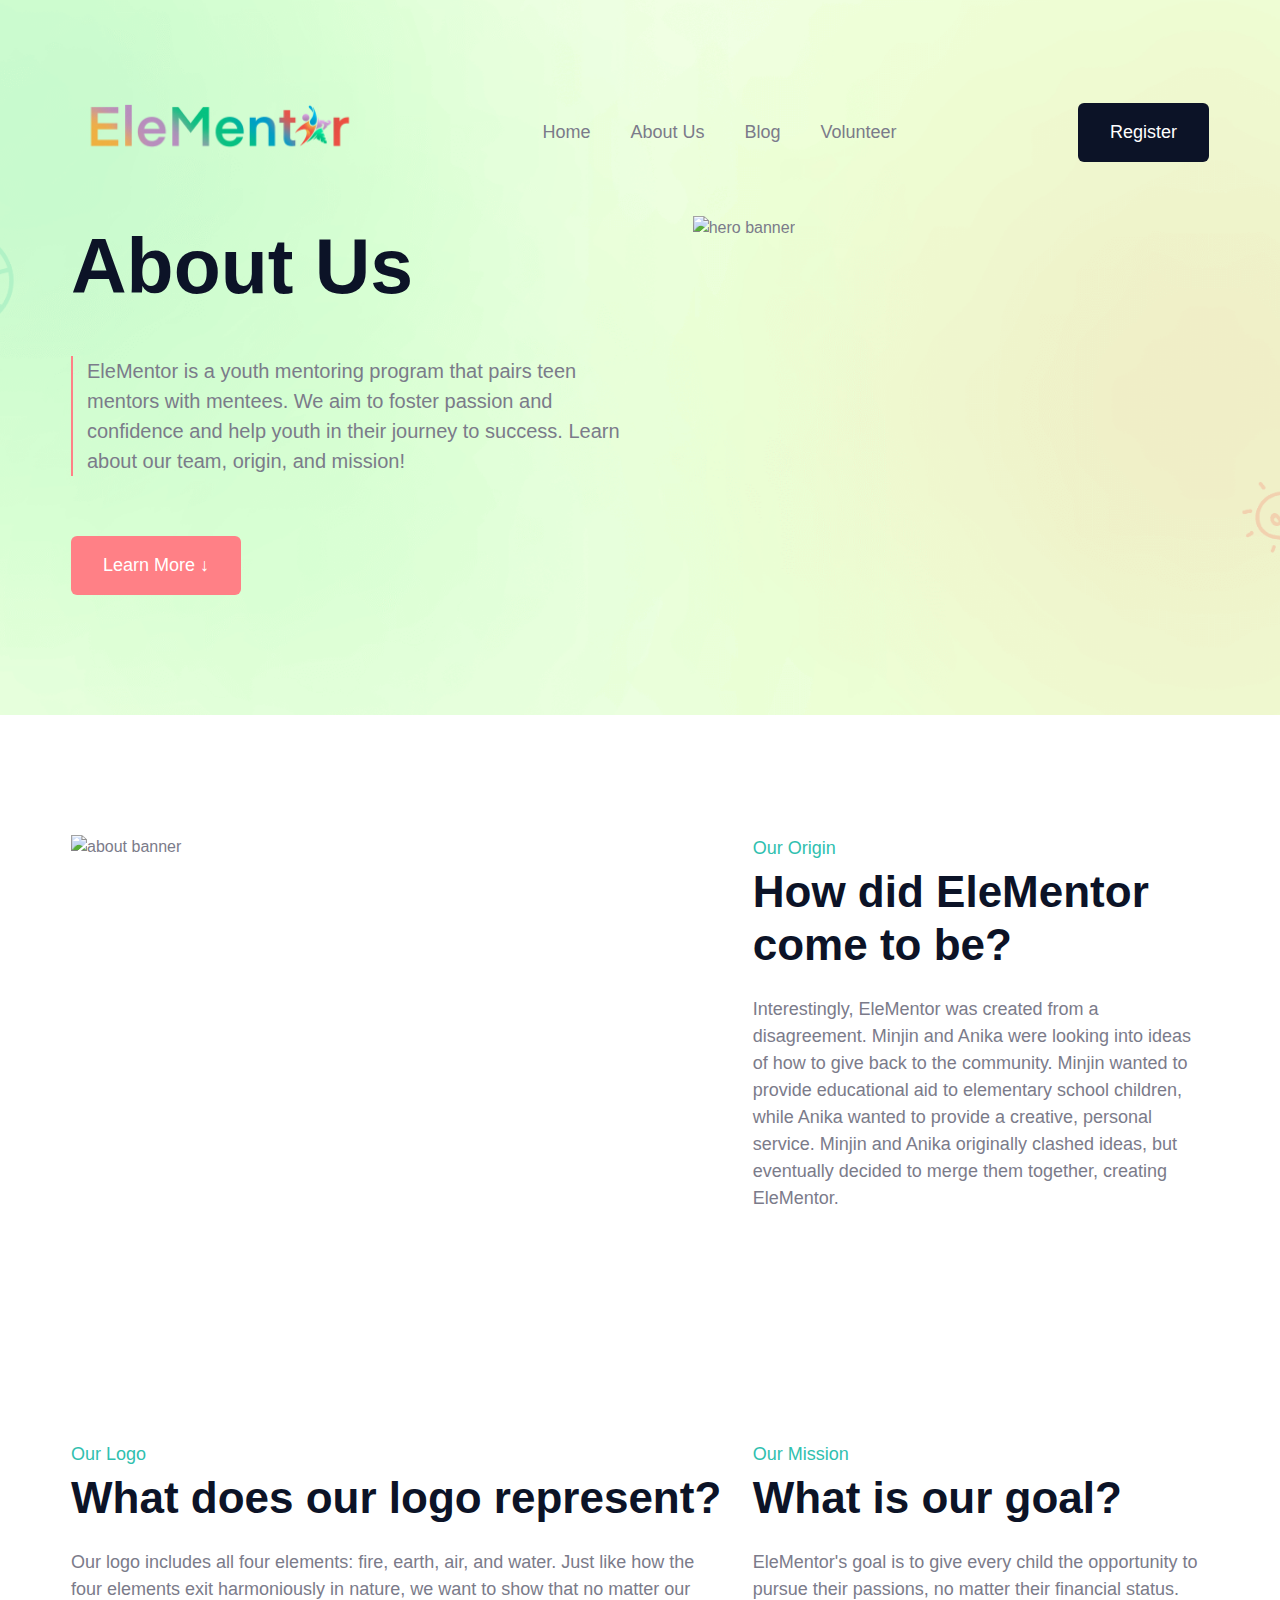
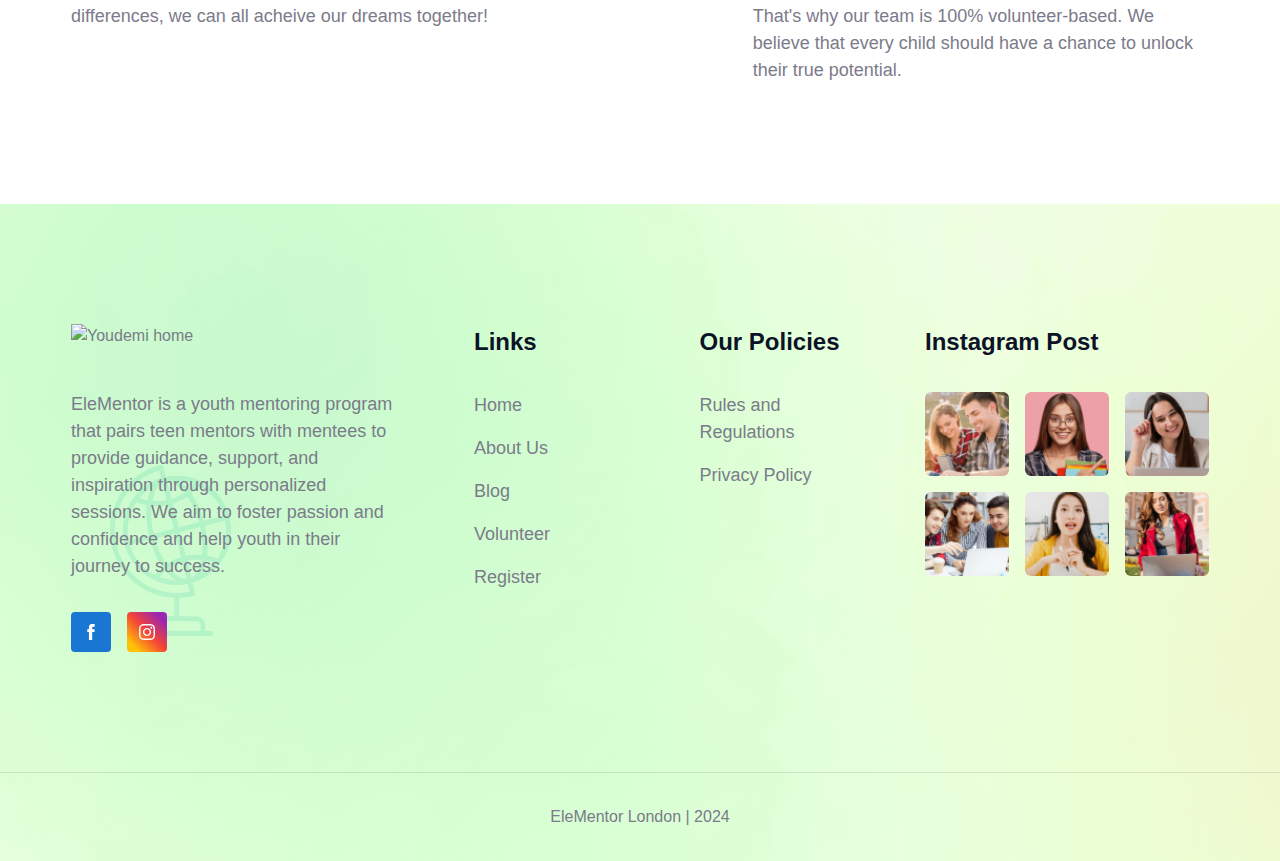
==== about.html @ cf7f60e1 "Add files via upload" ====
<!DOCTYPE html>
<html lang="en">
<head>
    <meta charset="UTF-8">
    <meta name="viewport" content="width=device-width, initial-scale=1.0">

    <!--
        primary meta tags
    -->
    <title>About Us</title>
    <meta name="title" content="Minjin C.">
    <meta name="description" content="This is an education service website">

    <!--
        favicon
    -->
    <link rel="shortcut icon" href="./logo.png" type="image/png">

    <!--
        custom css link
    -->
    <link rel="stylesheet" href="style.css">

    <!--
        custom font link
    -->
    <link rel="stylesheet" href="assets/font/font.css">

    <!--
        preload image
    -->
    <link rel="stylesheet" as="image" href="./assets/images/hero-banner.png">
    <link rel="stylesheet" as="image" href="./assets/images/hero-bg.png">

</head>

<main>
    <article>
        <!--
            HERO
        -->

        <section class="section hero has-bg-image" aria-labelledby="hero-lablel" style="background-image: url(./assets/images/hero-bg.png)">
            <div class="container">

                <div class="hero-content">

                    <h1 class="headline-lg" id="hero-lablel">
                        About Us
                    </h1>

                    <p class="title-md has-before">
                        EleMentor is a youth mentoring program that pairs teen mentors with mentees. We aim to foster passion and confidence and help youth in their journey to success.
                        Learn about our team, origin, and mission!
                    </p>

                    <div class="bn-group">
                        <a href="#about" class="btn btn-primary">Learn More ↓</a>
                    </div>

                </div>

                <figure class="hero-banner">
                    <img src="logo.png" alt="hero banner" class="w-100" style="height: 80%;">
                </figure>
            </div>
        </section>

        <!--
            ABOUT
        -->
        <section id="about" class="section about" aria-labelledby="about-label">
            <div class="container">

                <figure class="about-banner">
                    <img src="logo.png" width="775" height="685" loading="lazy" alt="about banner" class="w-100">
                </figure>

                <div class="about-content">

                    <p class="title-sm section-subtitle" id="about-label">Our Origin</p>

                    <h2 class="headline-md section-title">
                        How did EleMentor come to be?
                    </h2>

                    <p class="title-sm section-text">
                        Interestingly, EleMentor was created from a disagreement. Minjin and Anika were looking into ideas of how to give back to the community. Minjin wanted to provide educational aid to elementary school children, while Anika wanted to provide a creative, personal service. Minjin and Anika originally clashed ideas, but eventually decided to merge them together, creating EleMentor.
                    </p>
                </div>

                <div class="about-content">

                    <p class="title-sm section-subtitle" id="about-label">Our Logo</p>

                    <h2 class="headline-md section-title">
                        What does our logo represent?
                    </h2>

                    <p class="title-sm section-text">
                        Our logo includes all four elements: fire, earth, air, and water. Just like how the four elements exit harmoniously in nature, we want to show that no matter our differences, we can all acheive our dreams together!
                    </p>
                </div>

                <div class="about-content">

                    <p class="title-sm section-subtitle" id="about-label">Our Mission</p>

                    <h2 class="headline-md section-title">
                        What is our goal?
                    </h2>

                    <p class="title-sm section-text">
                        EleMentor's goal is to give every child the opportunity to pursue their passions, no matter their financial status. That's why our team is 100% volunteer-based. We believe that every child should have a chance to unlock their true potential.
                    </p>
                </div>

            </div>
        </section>

    </article>
</main>

<!--
    FOOTER
-->

<footer class="footer has-bg-img" style="background-image: url('./assets/images/footer-bg.png');">

    <div class="section footer-top">
        <div class="container">

            <div class="footer-brand">

                <a href="#" class="logo">
                    <img src="logo.png" width="145" height="27" alt="Youdemi home">
                </a>
                
                <p class="title-sm footer-text">
                    EleMentor is a youth mentoring program that pairs teen mentors with mentees to provide guidance, support, and inspiration through personalized sessions. We aim to foster passion and confidence and help youth in their journey to success.
                </p>

                <ul class="social-list">

                    <li>
                        <a href="#" class="social-link">
                            <img src="./assets/images/facebook.svg" width="40" height="40" loading="lazy" alt="facebook">
                        </a>
                    </li>

                    <li>
                        <a href="https://www.instagram.com/elementorldn" target="_blank"  class="social-link">
                            <img src="./assets/images/instagram.svg" width="40" height="40" loading="lazy" alt="instagram">
                        </a>
                    </li>

                </ul>

            </div>

            <ul class="footer-list">

                <li>
                    <p class="headline-sm footer-list-title">Links</p>
                </li>

                <li>
                    <a href="index.html" class="title-sm footer-link">Home</a>
                </li>

                <li>
                    <a href="about.html" class="title-sm footer-link">About Us</a>
                </li>

                <li>
                    <a href="blog.html" class="title-sm footer-link">Blog</a>
                </li>

                <li>
                    <a href="become.html" class="title-sm footer-link">Volunteer</a>
                </li>

                <li>
                    <a href="register.html" class="title-sm footer-link">Register</a>
                </li>

            </ul>

            <ul class="footer-list">

                <li>
                    <p class="headline-sm footer-list-title">Our Policies</p>
                </li>

                <li>
                    <a href="#" class="title-sm footer-link">Rules and Regulations</a>
                </li>

                <li>
                    <a href="#" class="title-sm footer-link">Privacy Policy</a>
                </li>

            </ul>

            <ul class="footer-list">

                <li>
                    <p class="headline-sm footer-list-title">Instagram Post</p>

                    <ul class="grid-list">

                        <li>
                            <img src="./assets/images/ins-1.png" width="80" height="80" alt="instagram post" class="img-cover">
                        </li>

                        <li>
                            <img src="./assets/images/ins-2.png" width="80" height="80" alt="instagram post" class="img-cover">
                        </li>

                        <li>
                            <img src="./assets/images/ins-3.png" width="80" height="80" alt="instagram post" class="img-cover">
                        </li>

                        <li>
                            <img src="./assets/images/ins-4.png" width="80" height="80" alt="instagram post" class="img-cover">
                        </li>

                        <li>
                            <img src="./assets/images/ins-5.png" width="80" height="80" alt="instagram post" class="img-cover">
                        </li>

                        <li>
                            <img src="./assets/images/ins-6.png" width="80" height="80" alt="instagram post" class="img-cover">
                        </li>

                    </ul>
                </li>

            </ul>

        </div>
    </div>

    <div class="footer-bottom">
        EleMentor London | 2024
    </div>

</footer>

<body>
    
    <!--
        PRELOADER
    -->
    <div class="preloader" data-preloader>
        <div class="circle" data-circle></div>
    </div>


    <!--
        HEADER
    -->
    <header class="header" data-header>
        <div class="container">

            <a href="index.html" class="logo">
                <img src="./assets/images/longlogo.png" width="290" height="54" alt="logo">
            </a>

            <nav class="navbar" data-navbar>

                <div class="navbar-top">
                <a href="index.html" class="logo">
                    <img src="logo.png" width="145" height="27" alt="logo">
                </a>

                <button class="nav-close-btn" aria-label="close menu" data-nav-toggler>
                    <ion-icon name="close-outline" aria-hidden="true"></ion-icon>
                </button>
                </div>

                <ul class="navbar-list">

                    <li class="navbar-item">
                        <a href="index.html" class="navbar-link title-sm" data-nav-link>Home</a>
                    </li>

                    <li class="navbar-item">
                        <a href="about.html" class="navbar-link title-sm" data-nav-link>About Us</a>
                    </li>

                    <li class="navbar-item">
                        <a href="blog.html" class="navbar-link title-sm" data-nav-link>Blog</a>
                    </li>

                    <li class="navbar-item">
                        <a href="become.html" class="navbar-link title-sm" data-nav-link>Volunteer</a>
                    </li>

                </ul>

            </nav>

            <a href="register.html" class="btn btn-secondary">Register</a>

            <button class="nav-open-btn" aria-label="open menu" data-nav-toggler>
                <ion-icon name="menu-outline" aria-hidden="true"></ion-icon>
            </button>

            <div class="overlay" data-overlay data-nav-toggler></div>

        </div>
    </header>


    <!--
        custom js link
    -->
    <script src="./assets/js/script.js"></script>

    <!--
        ionicon
    -->
    <script type="module" src="https://unpkg.com/ionicons@5.5.2/dist/ionicons/ionicons.esm.js"></script>
    <script nomodule src="https://unpkg.com/ionicons@5.5.2/dist/ionicons/ionicons.js"></script>

</body>
</html>
---- style.css ----
/*-----------------------------------*\
  #main.css
\*-----------------------------------*/

/*-----------------------------------*\
  #CUSTOM PROPERTY
\*-----------------------------------*/

:root {
  
  /**
    * colors
    */
    --selective-yellow: hsl(42, 100%, 56%);
    --roman-silver: hsl(240, 6%, 51%);
    --roman-silver_10: hsla(240, 6%, 51%, 0.1);
    --light-coral: hsl(357, 100%, 75%);
    --oxford-blue: hsl(224, 53%, 10%);
    --light-gray: hsl(0, 0%, 80%);
    --keppei: hsl(173, 60%, 47%);
    --white: hsl(0, 0%, 100%);
    --black: hsl(0, 0%, 0%);
    --black_10: hsla(0, 0%, 0%, 0.1);

    /**
    * typography
    */
    --ff-gilroy: "Gilroy", sans-serif;

    --headline-lg: 4.8rem;
    --headline-md: 3rem;
    --headline-sm: 2.4rem;
    --title-lg: 2.2rem;
    --title-md: 2rem;
    --title-sm: 1.8rem;
    
    --fw-500: 500;
    --fw-600: 600;
    --fw-700: 700;

    /**
    * spacing
    */
    --section-padding: 56px;

    /**
    * box shadow
    */
    --shadow-1: 0px 35px 65px -10px hsla(0, 0%, 0%, 0.05);
    --shadow-2: 0 10px 40px hsla(0, 0%, 0%, 0.06);

    /**
    * border radius
    */
    --radius-4: 4px;
    --radius-6: 6px;
    --radius-8: 8px;
    --radius-circle: 50%;
     
    /**
    * transition
    */
    --transition: 0.25s ease;
    --cubic-in: cubic-bezier(0.51, 0.03, 0.64, 0.28);
    --cubic-out: cubic-bezier(0.05, 0.83, 0.52, 0.97);

}



/*-----------------------------------*\
  #RESET
\*-----------------------------------*/

*,
*::before,
*::after {
  margin: 0;
  padding: 0;
  box-sizing: border-box;
}

li { list-style: none; }

a,
img,
span,
input,
button,
ion-icon { display: block; }

a {
  text-decoration: none;
  color: inherit;
}

img { height:auto; }

button {
  background: none;
  border: none;
  font: inherit;
  cursor: pointer;
}

html {
  font-family: var(--ff-gilroy);
  font-size: 10px;
  scroll-behavior: smooth;
}

body {
  background-color: var(--white);
  color: var(--roman-silver);
  font-size: 1.6rem;
  line-height: 1.5;
  overflow: hidden;
}

body.loaded { overflow: visible; }
body.nav-active { overflow: hidden; }

/*-----------------------------------*\
  #REUSED STYLE
\*-----------------------------------*/

.container { padding-inline: 16px; }

.headline-lg,
.headline-md,
.headline-sm,
.title-lg {
  color: var(--oxford-blue); 
  font-weight: var(--fw-700);
}

.headline-lg {
  font-size: var(--headline-lg);
  line-height: 1.3;
}

.headline-md {
  font-size: var(--headline-md);
  line-height: 1.2;
}

.headline-sm { font-size: var(--headline-sm); }

.title-lg {
  font-size: var(--title-lg);
  line-height: 1.4;
}

.title-md { font-size: var(--title-md); }

.title-sm {
  font-size: var(--title-sm);
  font-weight: var(--fw-500);
}

.section { padding-block: var(--section-padding); }

.has-bg-image {
  background-repeat: no-repeat;
  background-size: cover;
  background-position: center;
}

.has-before,
.has-after {
  position: relative;
  z-index: 1;
}

.has-before::before,
.has-after::after {
  content: "";
  position: absolute;
}

.btn {
  --bg: var(--light-coral);
  max-width: max-content;
  background-color: var(--bg);
  color: var(--white);
  font-weight: var(--fw-500);
  padding: 12px 24px;
  border-radius: var(--radius-6);
  transition: var(--transition);
  outline: none;
}

.btn-secondary { --bg: var(--oxford-blue); }

:is(.btn-primary, .btn-tertiary):is(:hover, :focus-visible) {
  box-shadow: 0 0 0 2px var(--white), 0 0 0 5px var(--bg);
}

.btn-tertiary {
  --bg: var(--white);
  color: var(--oxford-blue);
  font-weight: var(--fw-600);
}

:is(.headline-lg, .headline-md) .span {
  color: var(--light-coral);
  display: inline;
}

.section-subtitle {
  font-weight: car(--fw-600);
  color: var(--keppei);
  margin-block-end: 4px;
}

.text-center { text-align: center; }

.section-title { margin-block-end: 24px;}

.headline-md .has-after { padding-block-end: 8px; }

.headline-md .has-after::after {
  background-image: url(/assets/images/line-shape.svg);
  width: 100%;
  height: 100%;
  top: 0;
  left: 0;
  background-repeat: no-repeat;
  background-position: center bottom;
  background-size: contain;
  z-index: -1;
}

.grid-list {
  display: grid;
  gap: 28px;
}

.card {
  position: relative;
  background-color: var(--white);
  padding: 24px;
  border-radius: var(--radius-8);
  transition: var(--transition);
}

.card:is(:hover, :focus-within) { box-shadow: var(--shadow-1); }

.layer-link {
  position: absolute;
  top: 0;
  left: 0;
  width: 100%;
  height: 100%;
}

.w-100 { width: 100%; }

.img-cover {
  width: 100%;
  height: 100%;
  object-fit: cover;
}

/*-----------------------------------*\
  #PRELOADER
\*-----------------------------------*/


.preloader {
  position: fixed;
  top: 0;
  left: 0;
  width: 100%;
  height: 100vh;
  background-color: var(--light-coral);
  display: grid;
  place-items: center;
  z-index: 6;
  transition: var(--transition);

  display: none;
}

.preloader.loaded {
  visibility: hidden;
  opacity: 0;
}

.preloader .circle {
  width: 50px;
  height: 50px;
  border-radius: var(--radius-circle);
  border: 4px solid var(--white);
  border-block-start-color: transparent;
  animation: rotate360 1s ease infinite;
}

@keyframes rotate360 {
  0% { transform : rotate(0); }
  100% { transform : rotate(1turn); }
}


/*-----------------------------------*\
  #HEADER
\*-----------------------------------*/

.header .btn { display: none; }

.header {
  position: absolute;
  top: 0;
  left: 0;
  width: 100%;
  padding-block: 32px;
  z-index: 4;
}

.header.active {
  background-color: var(--white);
  position: fixed;
  box-shadow: var(--shadow-2);
  animation: headerActive 0.5s ease forwards;
}

@keyframes headerActive {
  0% { transform: translateY(-100%); }
  100% { transform: translateY(0); }
}

.header .container, .navbar-top {
  display: flex;
  justify-content: space-between;
  align-items: center;
}

.nav-open-btn,
.nav-close-btn { font-size: 32px; }

.navbar {
  position: fixed;
  top: 0;
  left: -320px;
  max-width: 320px;
  width: 100%;
  background-color: var(--white);
  height: 100vh;
  padding: 40px 16px;
  z-index: 2;
  transition: 0.25s var(--cubic-in);
  visibility: hidden;
}

.navbar.active {
  transition: 0.5s var(--cubic-out);
  visibility: visible;
  transform: translateX(320px);
}

.navbar-top { margin-block-end: 34px; }

.nav-close-btn ion-icon { --ionicon-stroke-width: 35px; }

.navbar-item:not(:last-child) { border-block-end: 1px solid var(--black_10); }

.navbar-link {
  padding-block: 8px;
  transition: var(--transition);
}

.navbar-link:is(:hover, :focus-visible) { color: var(--oxford-blue); text-decoration: underline;}

.overlay {
  position: fixed;
  top: 0;
  left: 0;
  width: 100%;
  height: 100vh;
  background-color: var(--black);
  opacity: 0;
  visibility: hidden;
  transition: var(--transition);
}

.overlay.active {
  opacity: 0.6;
  visibility: visible;
}

/*-----------------------------------*\
  #HERO
\*-----------------------------------*/

.hero-banner { display:none; }

.hero { padding-block-start: calc(var(--pt, 96px) + var(--section-padding)); }

.hero .title-md {
  font-weight: var(--fw-500);
  padding-inline-start: 16px;
  margin-block: 24px 44px;
}

.hero .title-md::before {
  top: 0;
  left: 0;
  width: 2px;
  height: 100%;
  background-color: var(--light-coral);
}

.hero .btn-group {
  display: flex;
  flex-wrap: wrap;
  gap: 12px;
}


/*-----------------------------------*\
  #CATEGORY
\*-----------------------------------*/

.category .grid-list { padding-block: 40px 52px; }

.category-card {
  display: flex;
  align-items: flex-start;
  gap: 20px;
  border-inline-start: 4px solid transparent;
}

.category-card:is(:hover, :focus-within) { border-color: var(--light-coral); }

.catgeory-card .title-sm { margin-block-start: 4px; }

.category .btn { margin-inline: auto; }


/*-----------------------------------*\
  #ABOUT
\*-----------------------------------*/

.about .container {
  display: grid;
  gap: 30px;
}

/*-----------------------------------*\
  #COURSE
\*-----------------------------------*/

.course .grid-list { padding-block: 20px 44px; }

.course-card {
  border-block-end: 4px solid transparent;
  display: flex;
  flex-direction: column;
  gap: 24px;
}

.course-card:is(:hover, :focus-within) { border-color: var(--light-coral); }

.course-card .card-banner {
  height: 160px;
  background-color: var(--light-gray);
  overflow: hidden;
  border-radius: var(--radius-4);
}

.course-card :is(.wrapper, .rating-wrapper) {
  display: flex;
  align-items: center;
}

.course-card .wrapper {
  justify-content: space-between;
  gap: 16px;
}

.course-card .card-price { color: var(--light-coral); }

.course-card .rating-wrapper { gap: 4px; }

.course-card .card-title { margin-block: 8px 16px; }

.course-card .card-meta { justify-content: flex-start; }

.course-card .card-meta .title-sm {
  display: flex;
  gap: 8px;
}

.course .btn { margin-inline: auto; }

/*-----------------------------------*\
  #CTA
\*-----------------------------------*/

.cta {
  background-color: var(--keppei);
  padding: 48px 24px;
  text-align: center;
}

.cta .headline-md { color: var(--white); }

.cta .btn { margin-inline: auto; }



/*-----------------------------------*\
  #FOOTER
\*-----------------------------------*/

.footer-top .container {
  display: grid;
  gap: 24px;
}

.footer-text { margin-block: 40px 32px; }

.social-list {
  display: flex;
  gap: 16px;
}

.footer-list-title { margin-block-end: 32px; }

.footer-link { margin-block-start: 16px; }

.footer-top .grid-list {
  grid-template-columns: repeat(3, 1fr);
  gap: 16px;
}

.footer-top .grid-list .img-cover { border-radius: var(--radius-6); }

.footer-bottom {
  padding-block: 32px;
  text-align: center;
  border-block-start: 1px solid var(--black_10) ;

  .copyright { font-weight: var(--fw-500); }
}

/*-----------------------------------*\
  #CONTAINER QUERIES
\*-----------------------------------*/

/**
 * container query for card
 */
.card-container { container-type: inline-size; }

@container (min-width: 500px) {
  .course-card { flex-direction: row; }

  .course-card .card-banner {
    width: 160px;
    flex-shrink: 0;
  }
}


/*-----------------------------------*\
  #MEDIA QUERIES
\*-----------------------------------*/

/**
 * responsive for larger than 575px screen
 */

 @media (min-width: 575px) {

  /**
  * REUSED STYLE
  */

  .container {
    max-width: 640px;
    width: 100%;
    margin-inline: auto;
  }

  .card { padding: 32px; }

  /**
   * FOOTER
   */
  
  .footer-top .container { grid-template-columns: 1fr 1fr;}

}

/**
 * responsive for larger than 768 screen
 */

 @media (min-width: 768px) {

  /**
  * CUSTOM PROPERTY
  */

  :root {

    /**
     * typography
     */

     --headline-lg: 6rem;
     --headline-md: 3.8rem;

    /**
     * spacing
     */
    --section-padding: 80px;

  }

  /**
   *REUSED STYLE
   */
  .container { max-width: 768px; }
  .grid-list { grid-template-columns: 1fr 1fr; }

  /**
   * CTA
   */
   .cta { padding-block: 78px; }

}

/**
 * responsive for larger than 992 screen
 */

 @media (min-width: 992px) {

  :root {

    /**
     * typography
     */
    --headline-lg: 7.7rem;
    --headline-md: 4.4rem;

    /**
     * spacing
     */
    --section-padding: 120px;

  }

  /**
   * REUSED STYLE
   */
  .container { max-width: 1024px; }

  .btn {
    padding: 16px 32px;
    font-size: 1.8rem;
  }

  /**
   * HEADER
   */
  .nav-open-btn,
  .overlay,
  .navbar-top { display: none; }

  .navbar, 
  .navbar.active {
    all: unset;
    display: block;
  }

  .navbar-list {
    display: flex;
    gap: 8px;
  }

  .navbar-item:not(:last-child) { border-block-end: none; }

  .navbar-link { padding: 8px 16px; }

  .header .btn {
    display: block;
    box-shadow: none;
  }


  /**
   * CATEGORY
   */
  .grid-list { grid-template-columns: repeat(3, 1fr); }

  .category h2 { text-align: center;}

  /**
   * ABOUT
   */
  .about .container { grid-template-columns:  1fr 1fr; }

  /**
   * COURSE
   */
  .course .grid-list {
    grid-template-columns: 1fr 1fr;
    margin-block: 40px 48px;
  }

  /**
   * FOOTER
   */
  .footer-top .container { grid-template-columns: 1fr 0.5fr 0.5fr 0.8fr; }

  .footer-brand { padding-inline-end: 24px; }

}

/**
 * responsive for larger than 1200 screen
 */

 @media (min-width: 1200px) {

  /**
   * REUSE STYLE
   */
  .container { max-width: 1170px; }


  /**
   * HERO
   */
  .hero-banner { 
    display: block;
    max-width: max-content;
    margin-inline-end: -14%;
  }

  .hero .container {
    display: grid;
    grid-template-columns: 1fr 0.9fr;
    gap: 48px;
  }

  .hero .title-md { margin-block: 40px 60px; }

  /**
   * ABOUT
   */
  .about .container { grid-template-columns: 1fr 0.7fr; }

  /**
   * CTA
   */
  .cta { text-align: left; }

  .cta .container { 
    display: flex;
    justify-content: space-between;
    align-items: center;
  }

  .cta .headline-md { max-width: 22ch; }

  .cta .btn { margin-inline: 0; }


  /**
   * FOOTER
   */
  .footer .container { gap: 48px; }

  .footer a:hover { text-decoration: underline;}

 }
---- assets/font/font.css ----
/*-----------------------------------*\
  #font.css
\*-----------------------------------*/

/**
 * copyright 2022 codewithsadee
 */



@font-face {
  font-family: "Gilroy" sans-serif;
  font-weight: 400;
  font-style: normal;
  font-display: swap;
  src: local("Gilroy-Regular"),
      url("./gilroy/Gilroy-Regular.woff2") format("woff2");
}

@font-face {
  font-family: "Gilroy" sans-serif;
  font-weight: 500;
  font-style: normal;
  font-display: swap;
  src: local("Gilroy-Medium"),
      url("./gilroy/Gilroy-Medium.woff2") format("woff2");
}

@font-face {
  font-family: "Gilroy" sans-serif;
  font-weight: 600;
  font-style: normal;
  font-display: swap;
  src: local("Gilroy-Bold"),
      url("./gilroy/Gilroy-Bold.woff2") format("woff2");
}

@font-face {
  font-family: "Gilroy" sans-serif;
  font-weight: 700;
  font-style: normal;
  font-display: swap;
  src: local("Gilroy-ExtraBold"),
      url("./gilroy/Gilroy-ExtraBold.woff2") format("woff2");
}
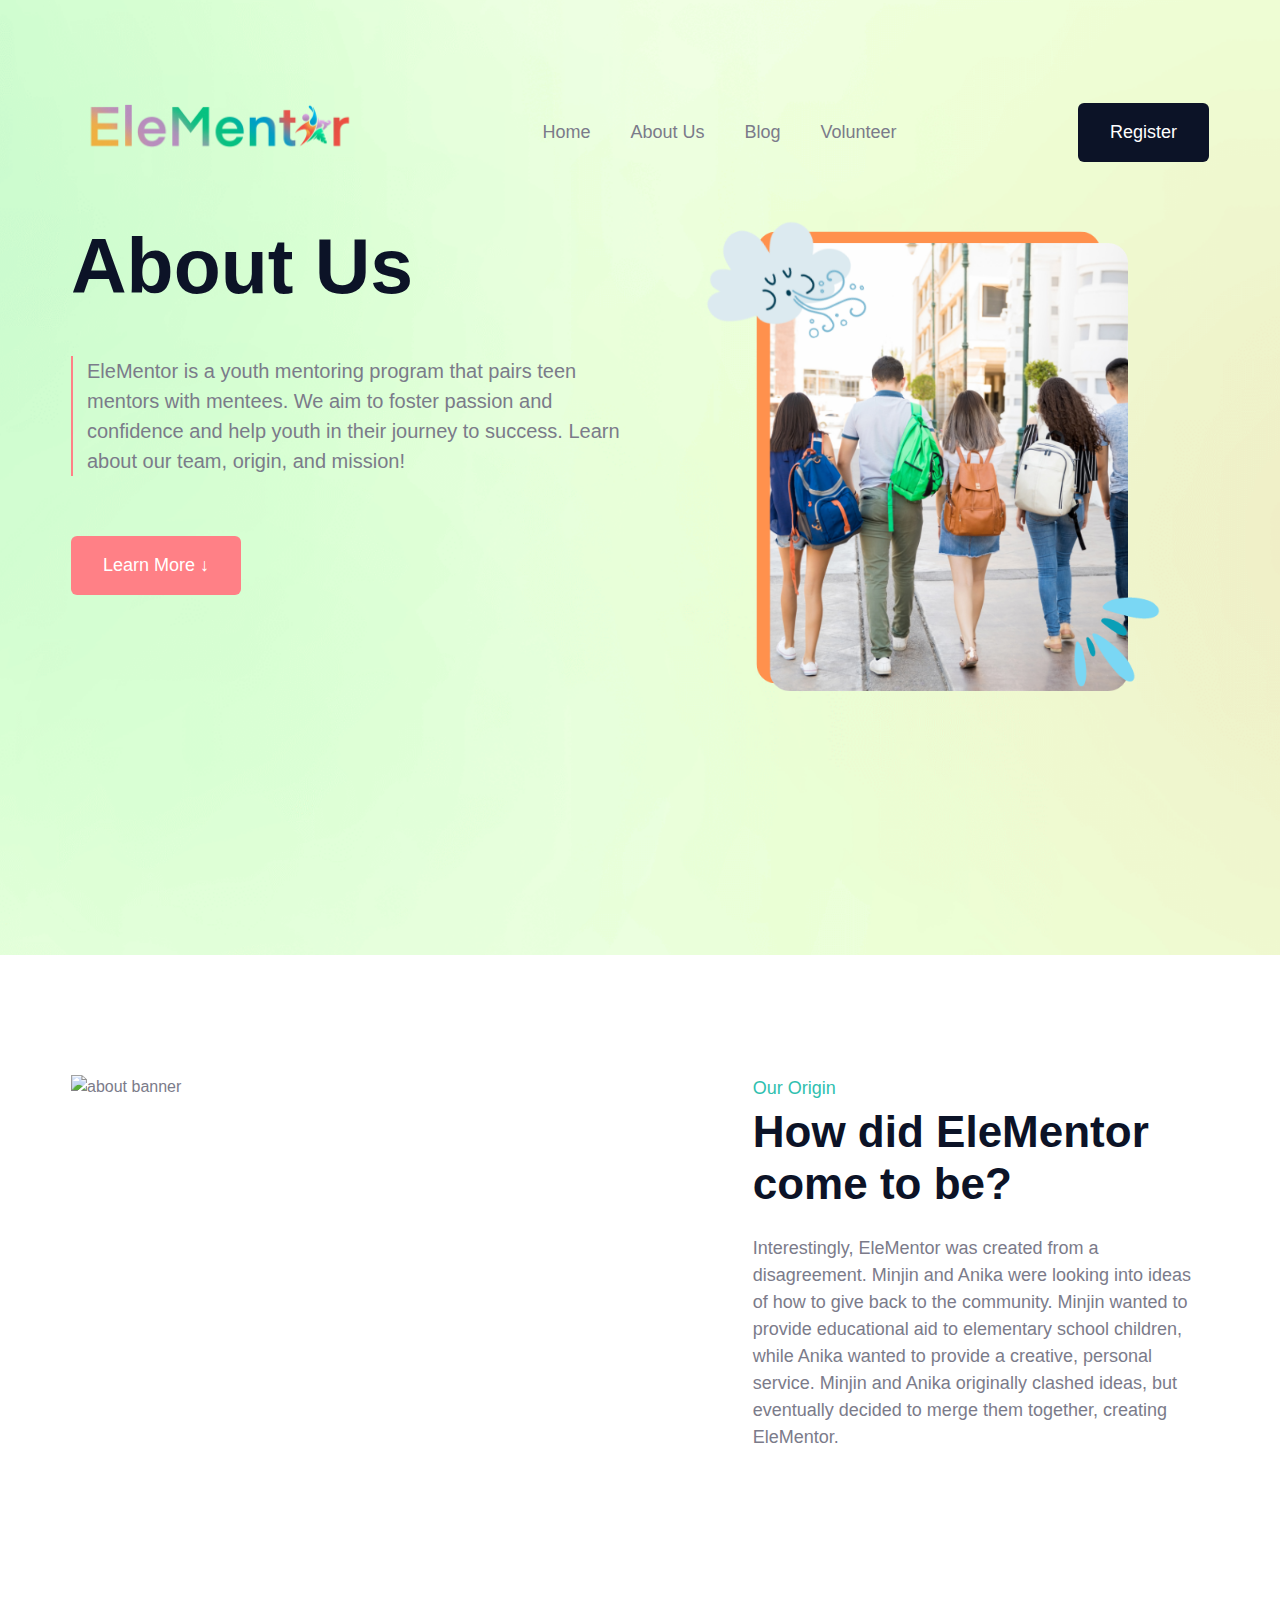
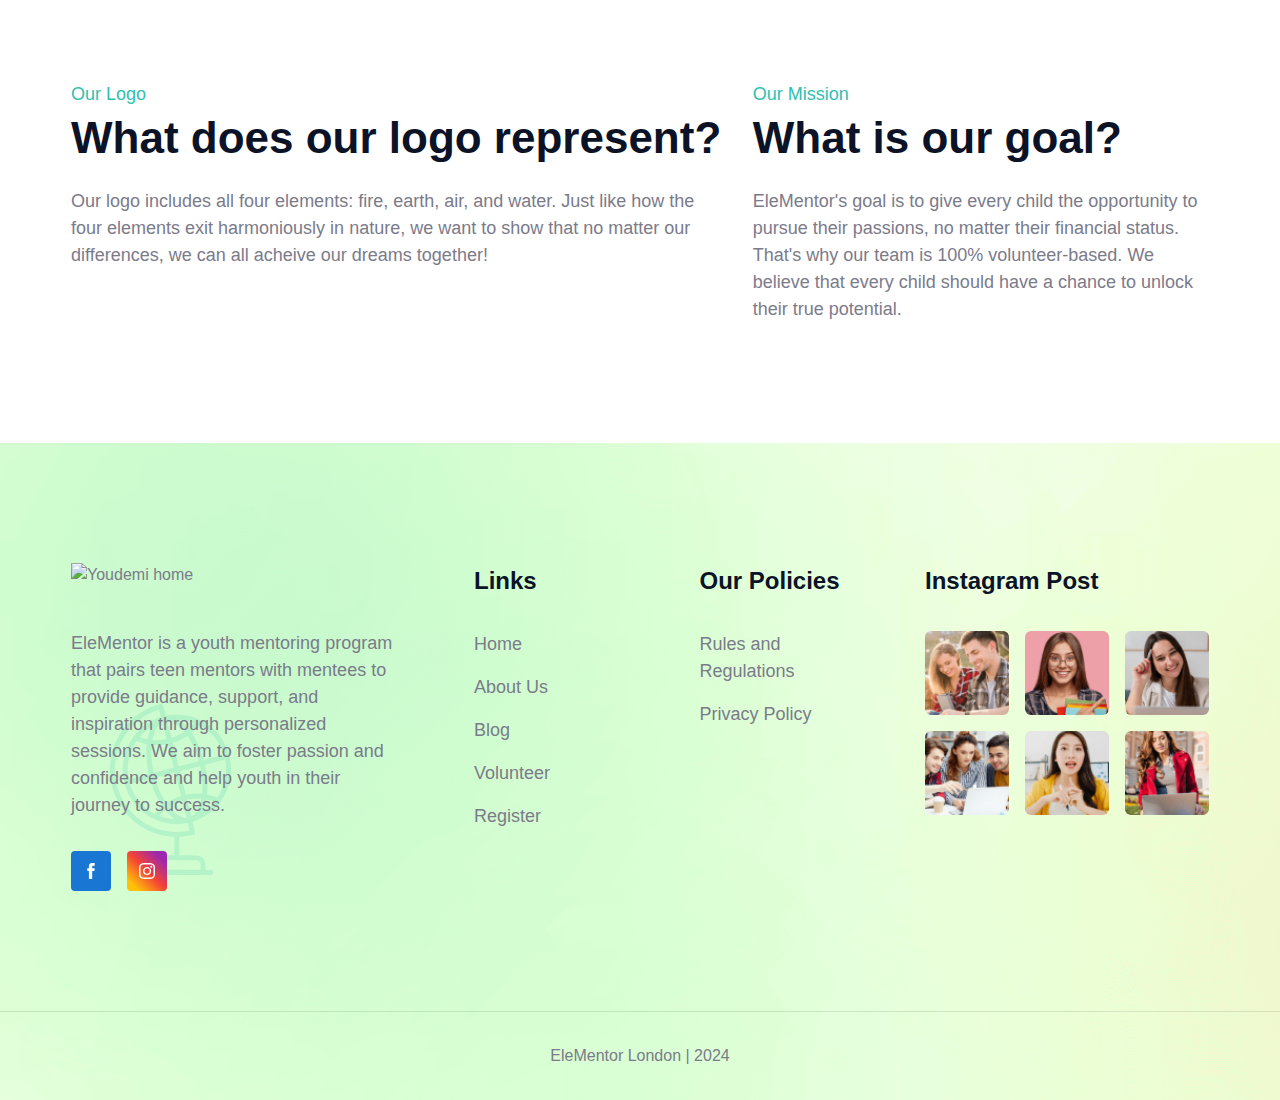
==== commit a0d5a6f3: "Update about.html" ====
--- a/about.html
+++ b/about.html
@@ -61,7 +61,7 @@
                 </div>
 
                 <figure class="hero-banner">
-                    <img src="logo.png" alt="hero banner" class="w-100" style="height: 80%;">
+                    <img src="/assets/images/about-banner-2.png" alt="hero banner" class="w-100" style="height: 80%;">
                 </figure>
             </div>
         </section>
@@ -325,4 +325,4 @@
     <script nomodule src="https://unpkg.com/ionicons@5.5.2/dist/ionicons/ionicons.js"></script>
 
 </body>
-</html>+</html>
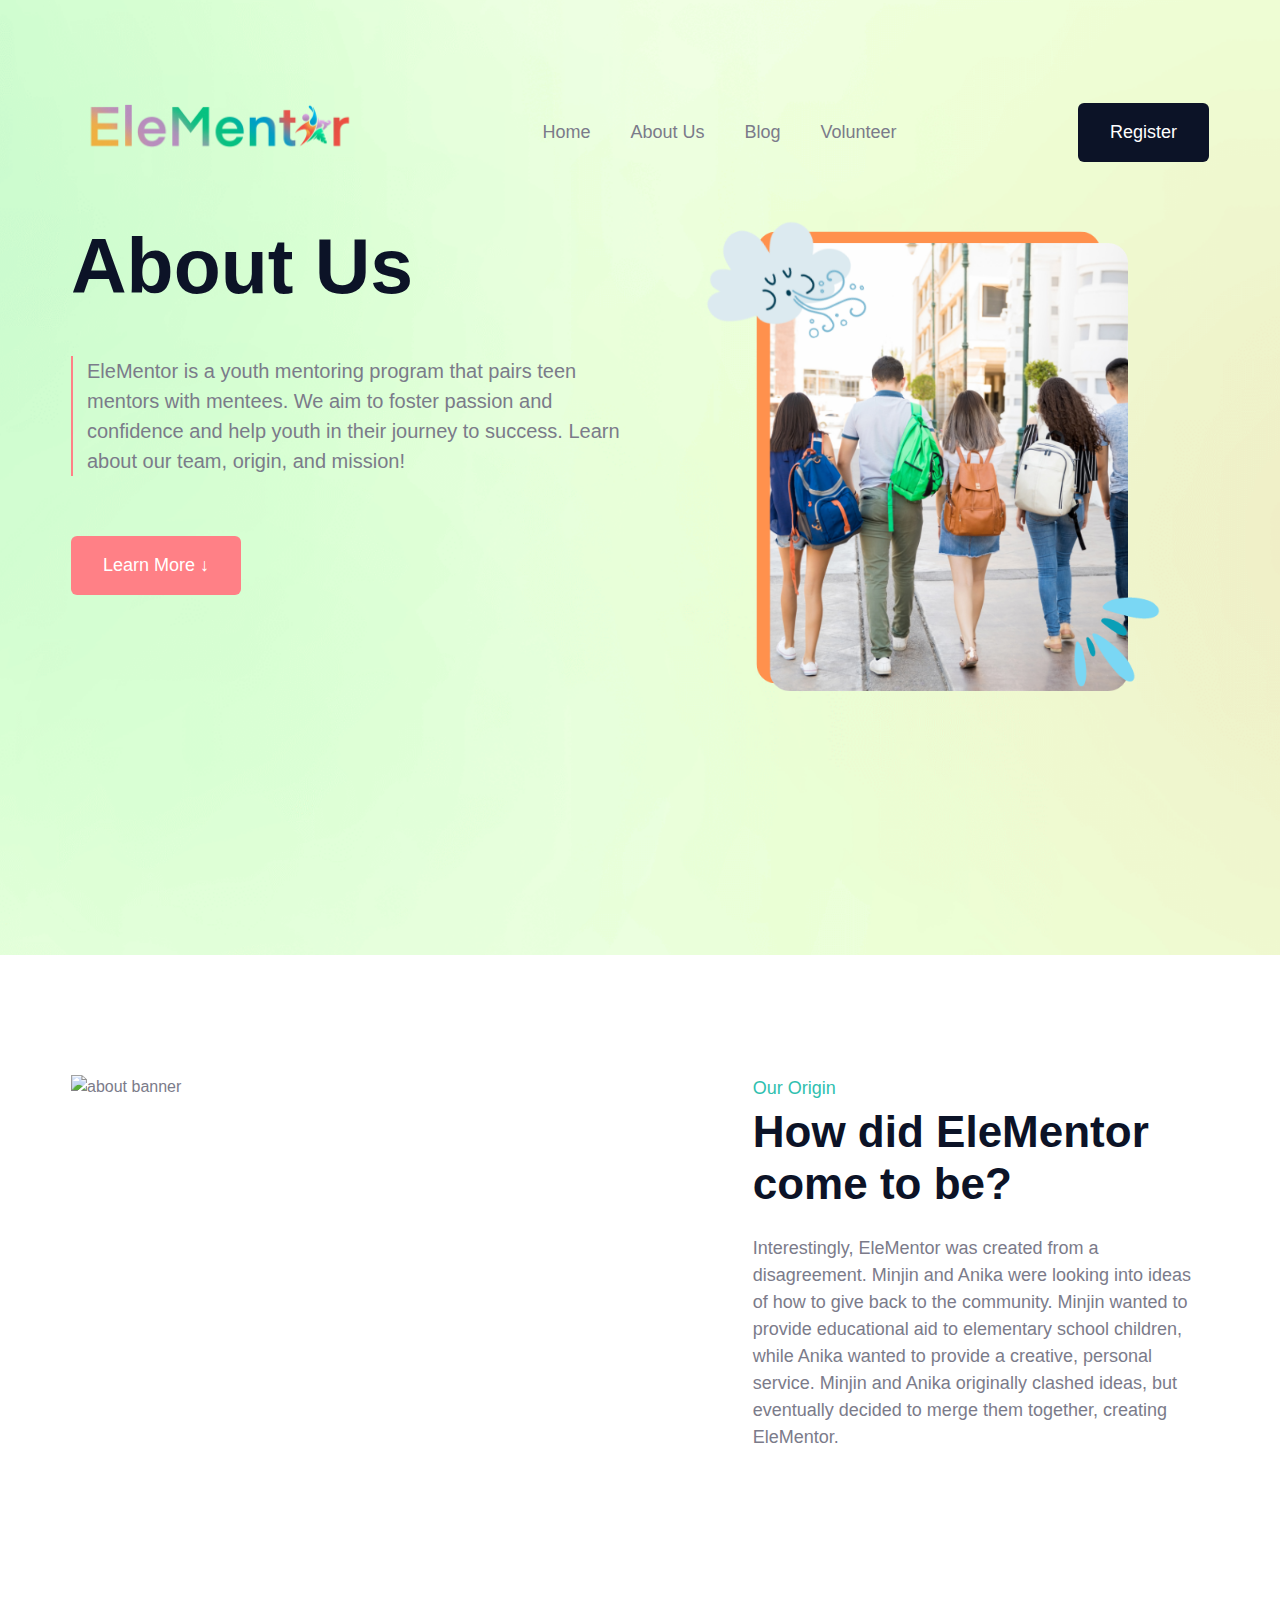
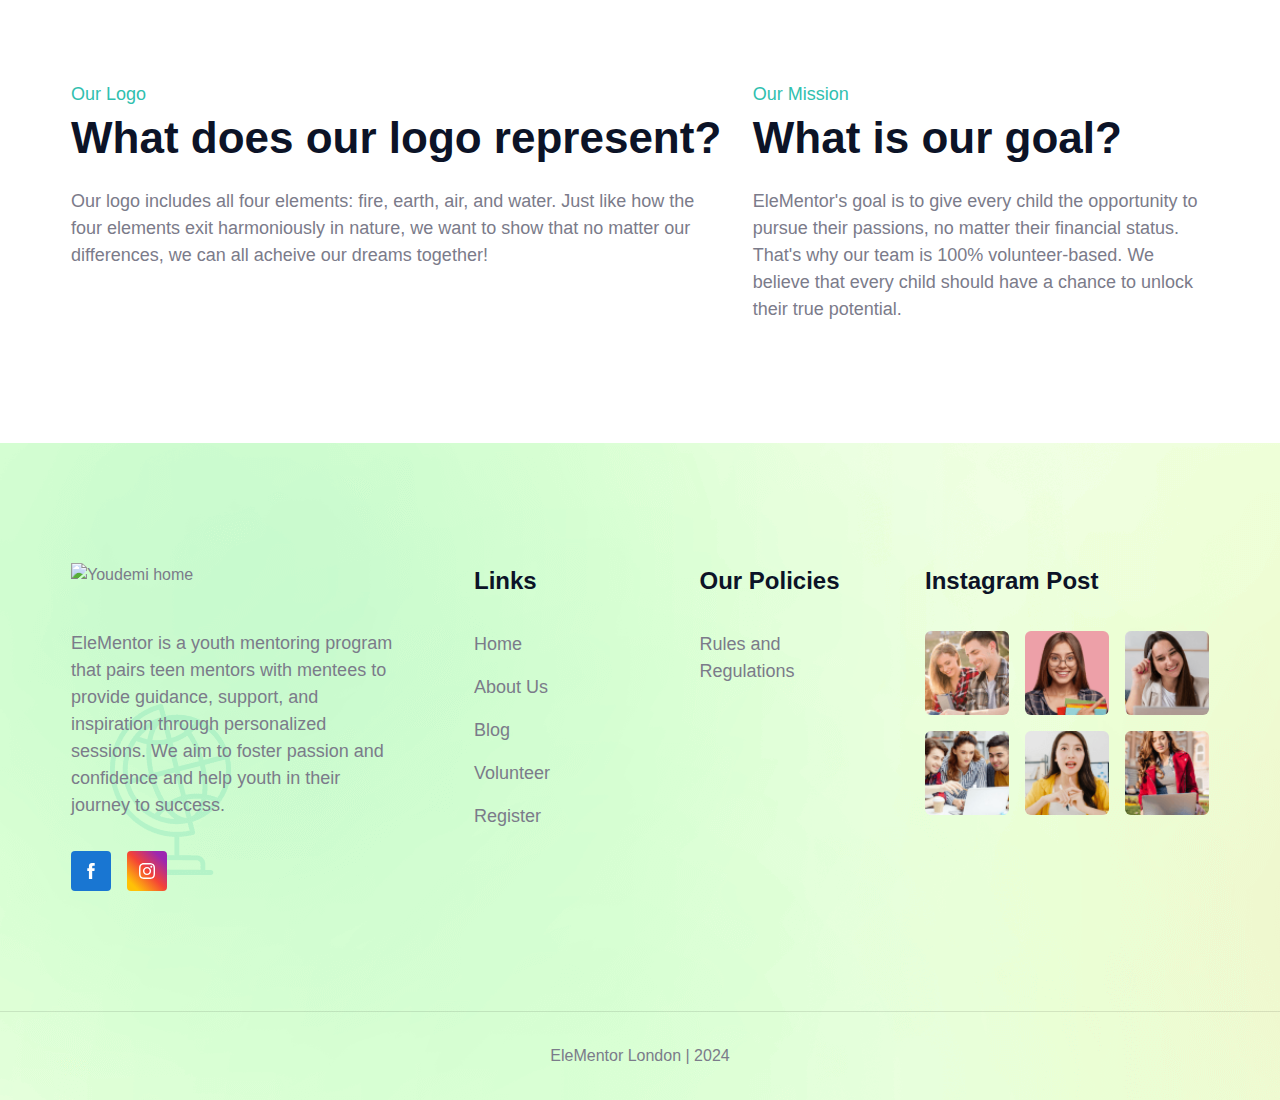
==== commit cdb5e66b: "Update about.html" ====
--- a/about.html
+++ b/about.html
@@ -193,11 +193,7 @@
                 </li>
 
                 <li>
-                    <a href="#" class="title-sm footer-link">Rules and Regulations</a>
-                </li>
-
-                <li>
-                    <a href="#" class="title-sm footer-link">Privacy Policy</a>
+                    <a href="https://docs.google.com/document/d/1mDNNhiKRwaid5rZnvJfZ56MMcp-9qZQkWkcXNTz17O4/edit?usp=sharing" class="title-sm footer-link">Rules and Regulations</a>
                 </li>
 
             </ul>
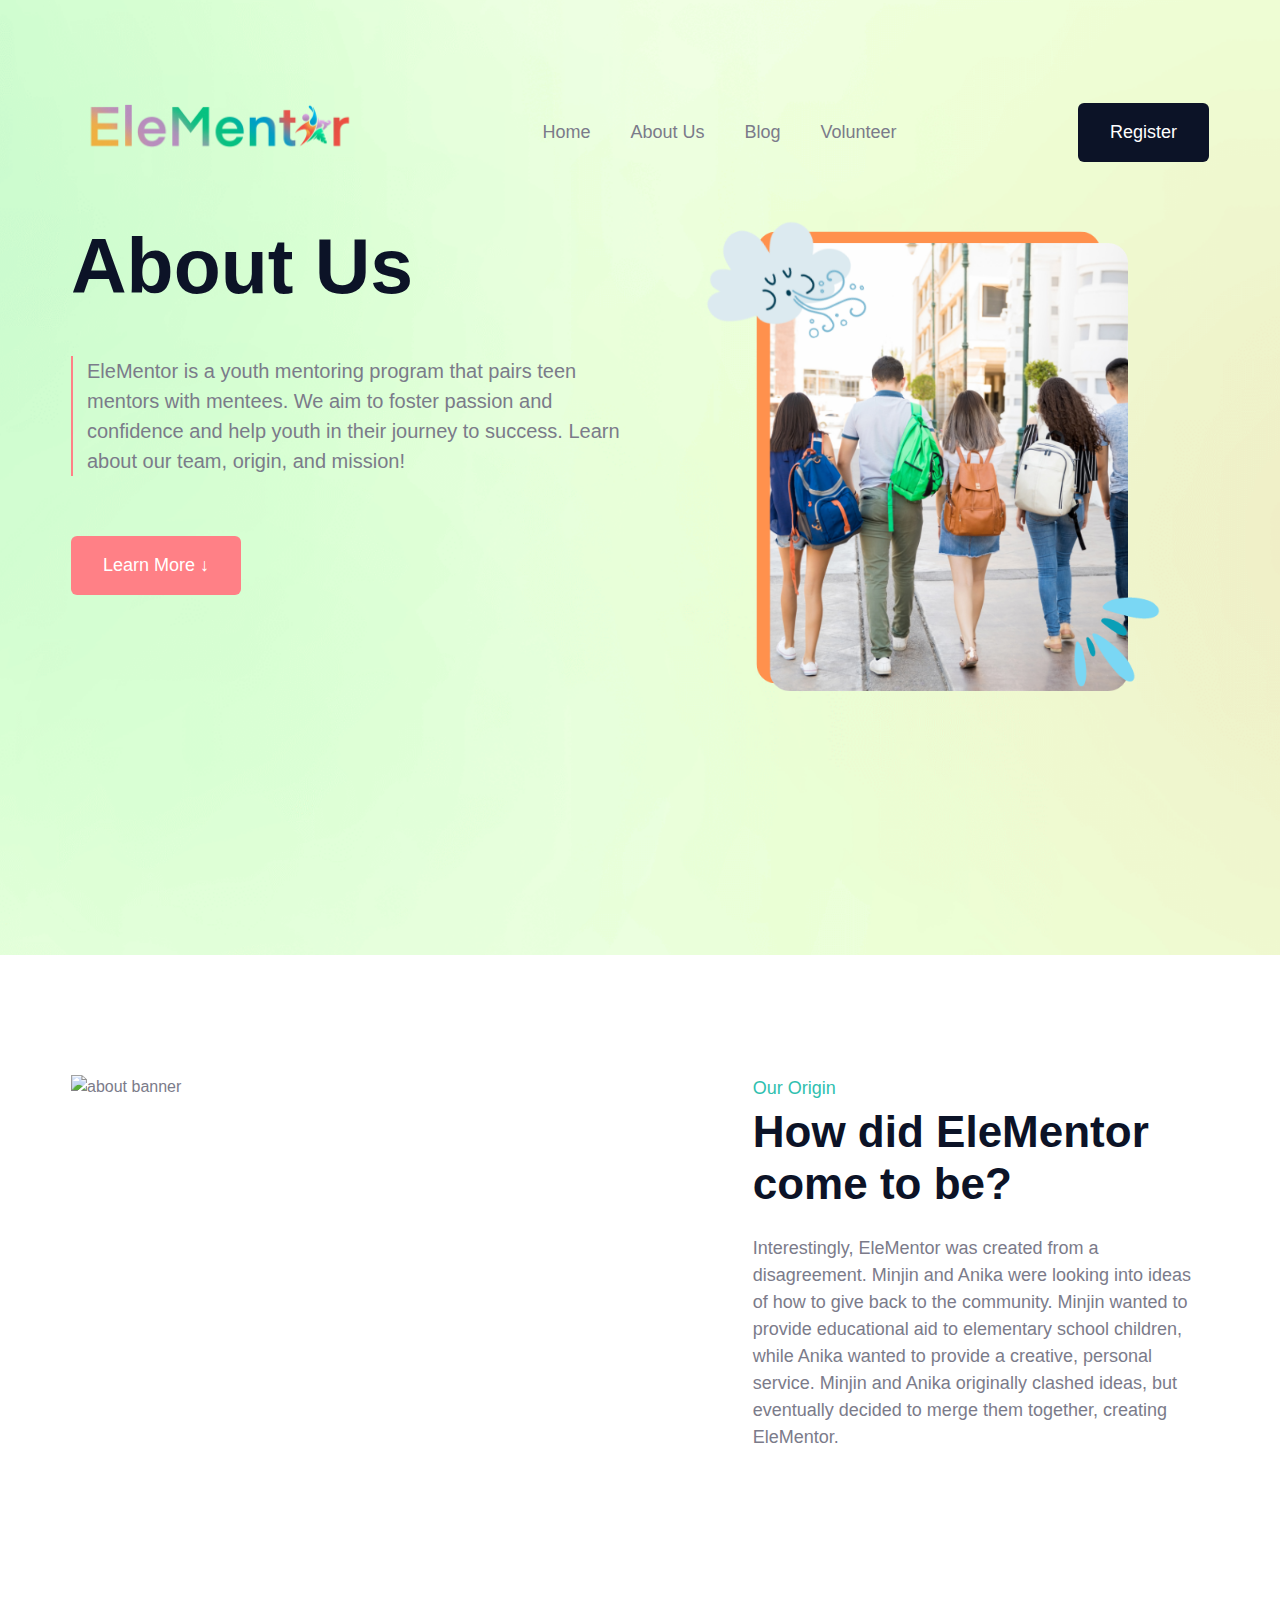
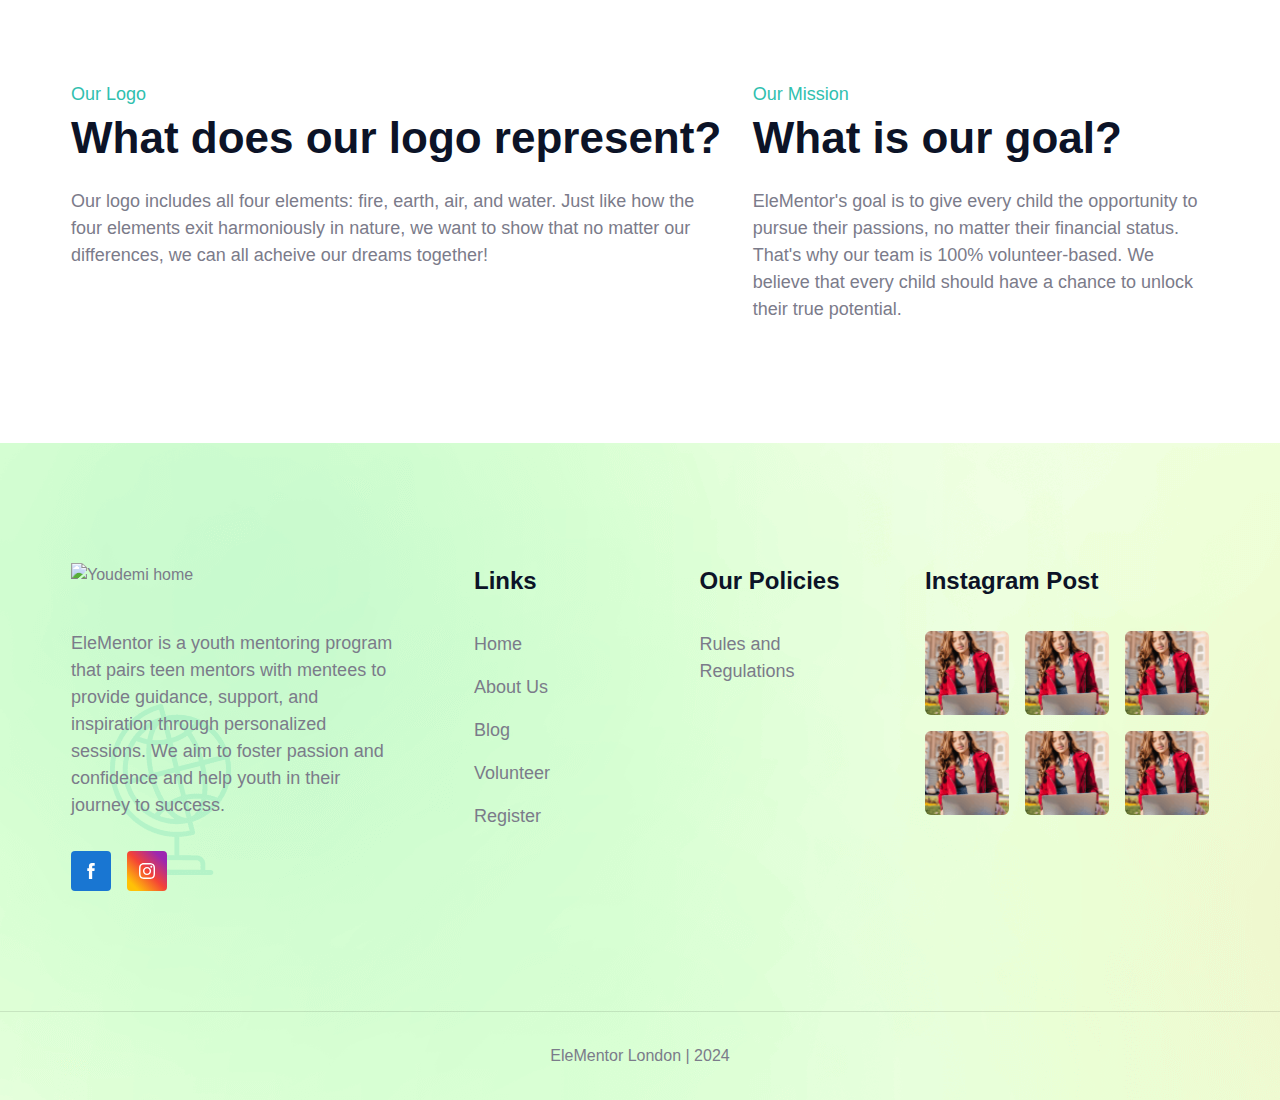
==== commit 26643cb5: "Update about.html" ====
--- a/about.html
+++ b/about.html
@@ -206,23 +206,23 @@
                     <ul class="grid-list">
 
                         <li>
-                            <img src="./assets/images/ins-1.png" width="80" height="80" alt="instagram post" class="img-cover">
-                        </li>
-
-                        <li>
-                            <img src="./assets/images/ins-2.png" width="80" height="80" alt="instagram post" class="img-cover">
-                        </li>
-
-                        <li>
-                            <img src="./assets/images/ins-3.png" width="80" height="80" alt="instagram post" class="img-cover">
-                        </li>
-
-                        <li>
-                            <img src="./assets/images/ins-4.png" width="80" height="80" alt="instagram post" class="img-cover">
-                        </li>
-
-                        <li>
-                            <img src="./assets/images/ins-5.png" width="80" height="80" alt="instagram post" class="img-cover">
+                            <img src="./assets/images/ins-6.png" width="80" height="80" alt="instagram post" class="img-cover">
+                        </li>
+
+                        <li>
+                            <img src="./assets/images/ins-6.png" width="80" height="80" alt="instagram post" class="img-cover">
+                        </li>
+
+                        <li>
+                            <img src="./assets/images/ins-6.png" width="80" height="80" alt="instagram post" class="img-cover">
+                        </li>
+
+                        <li>
+                            <img src="./assets/images/ins-6.png" width="80" height="80" alt="instagram post" class="img-cover">
+                        </li>
+
+                        <li>
+                            <img src="./assets/images/ins-6.png" width="80" height="80" alt="instagram post" class="img-cover">
                         </li>
 
                         <li>
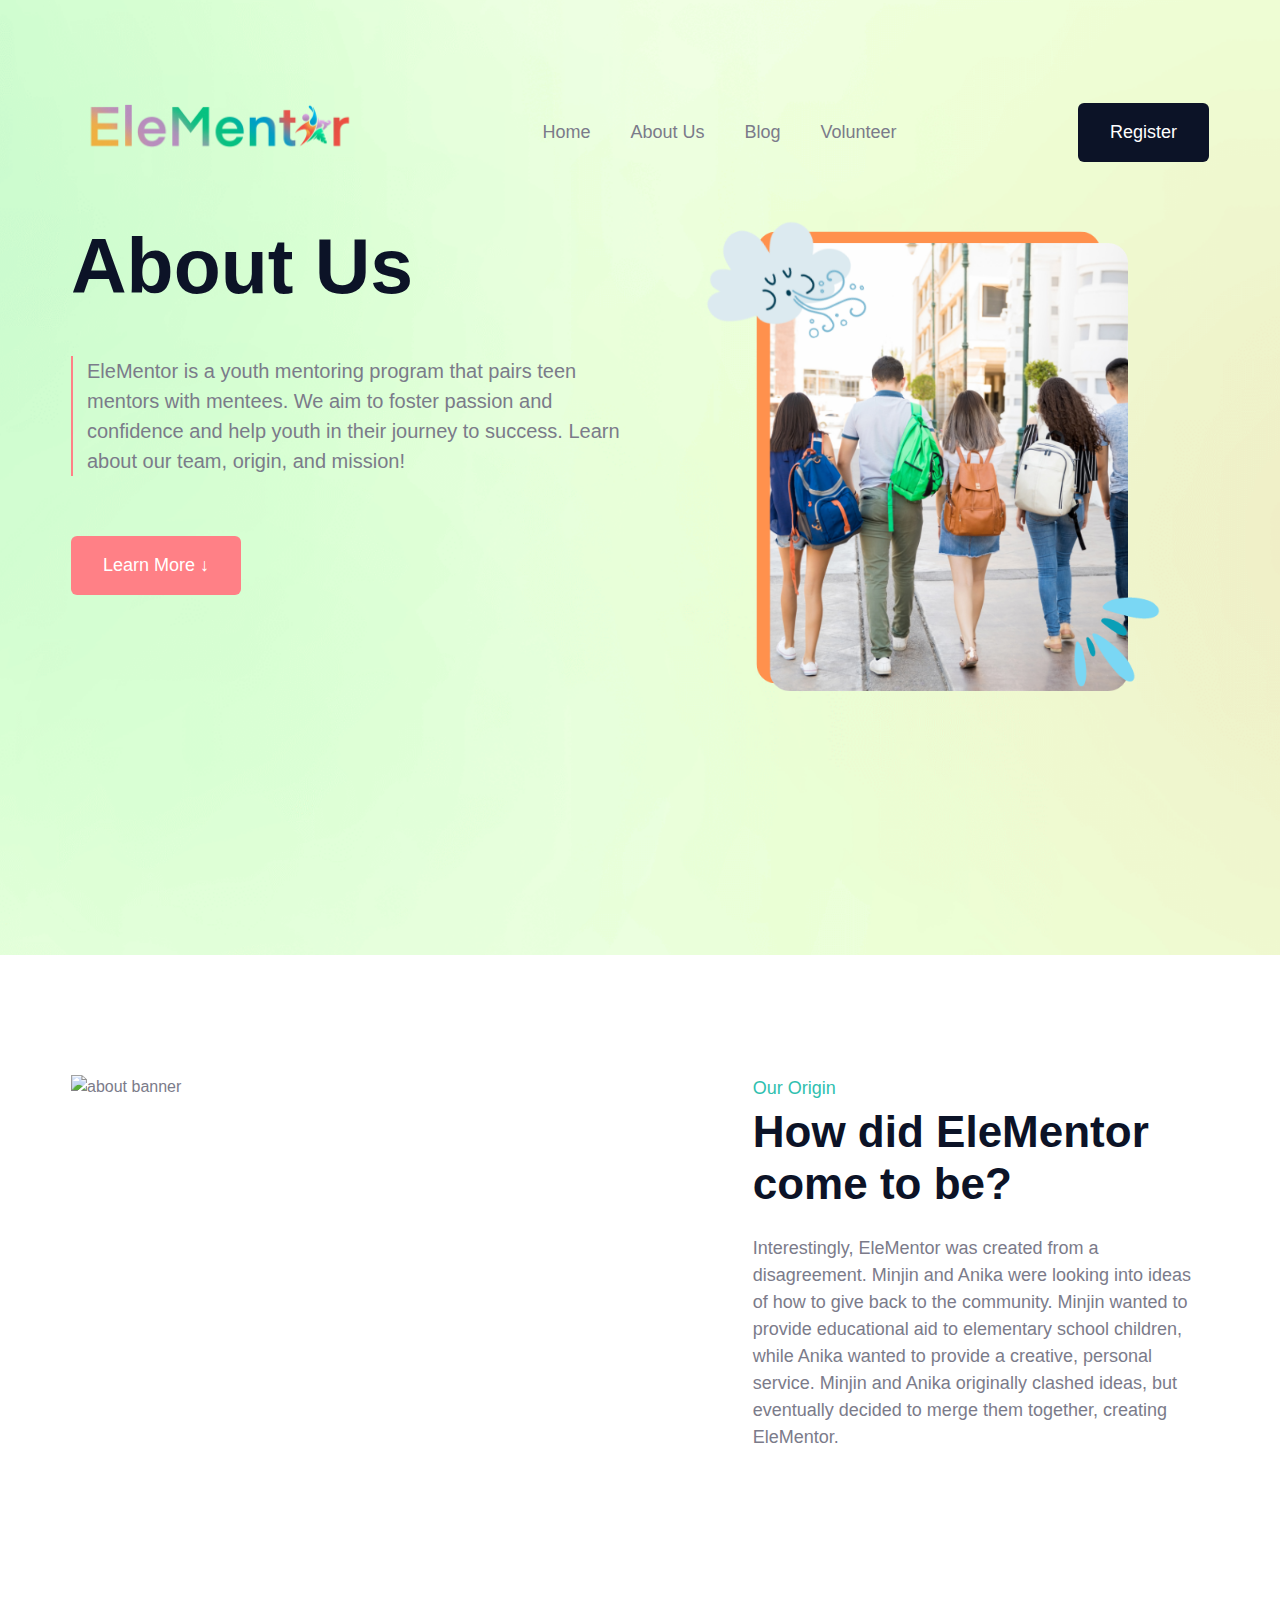
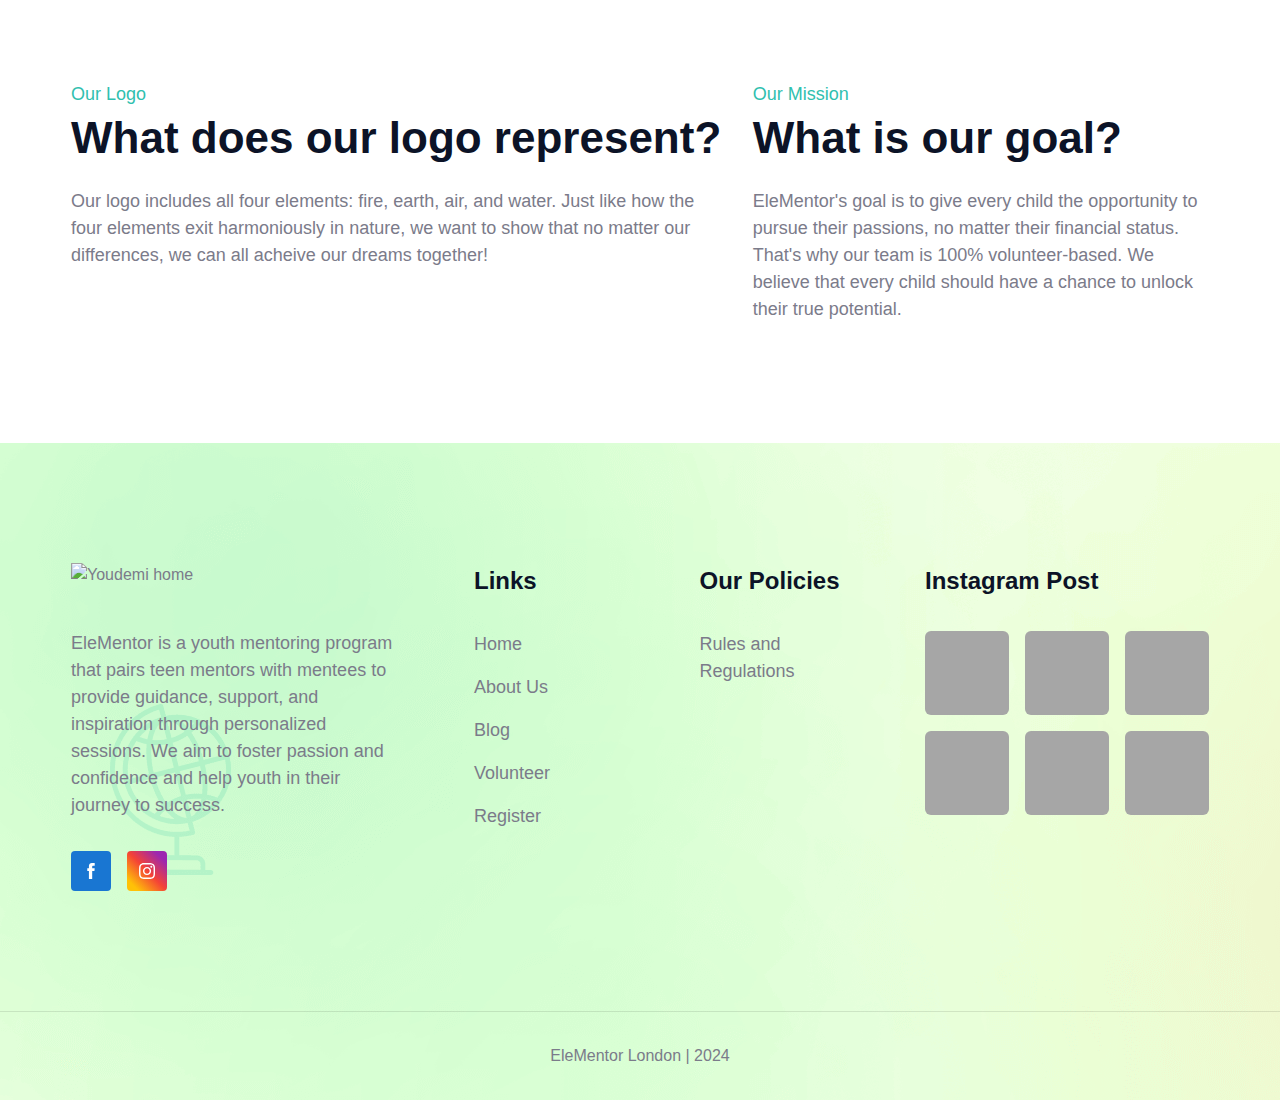
==== commit fc324391: "Update about.html" ====
--- a/about.html
+++ b/about.html
@@ -181,7 +181,7 @@
                 </li>
 
                 <li>
-                    <a href="register.html" class="title-sm footer-link">Register</a>
+                    <a href="register.html" class="title-sm footer-link" target="_blank">Register</a>
                 </li>
 
             </ul>
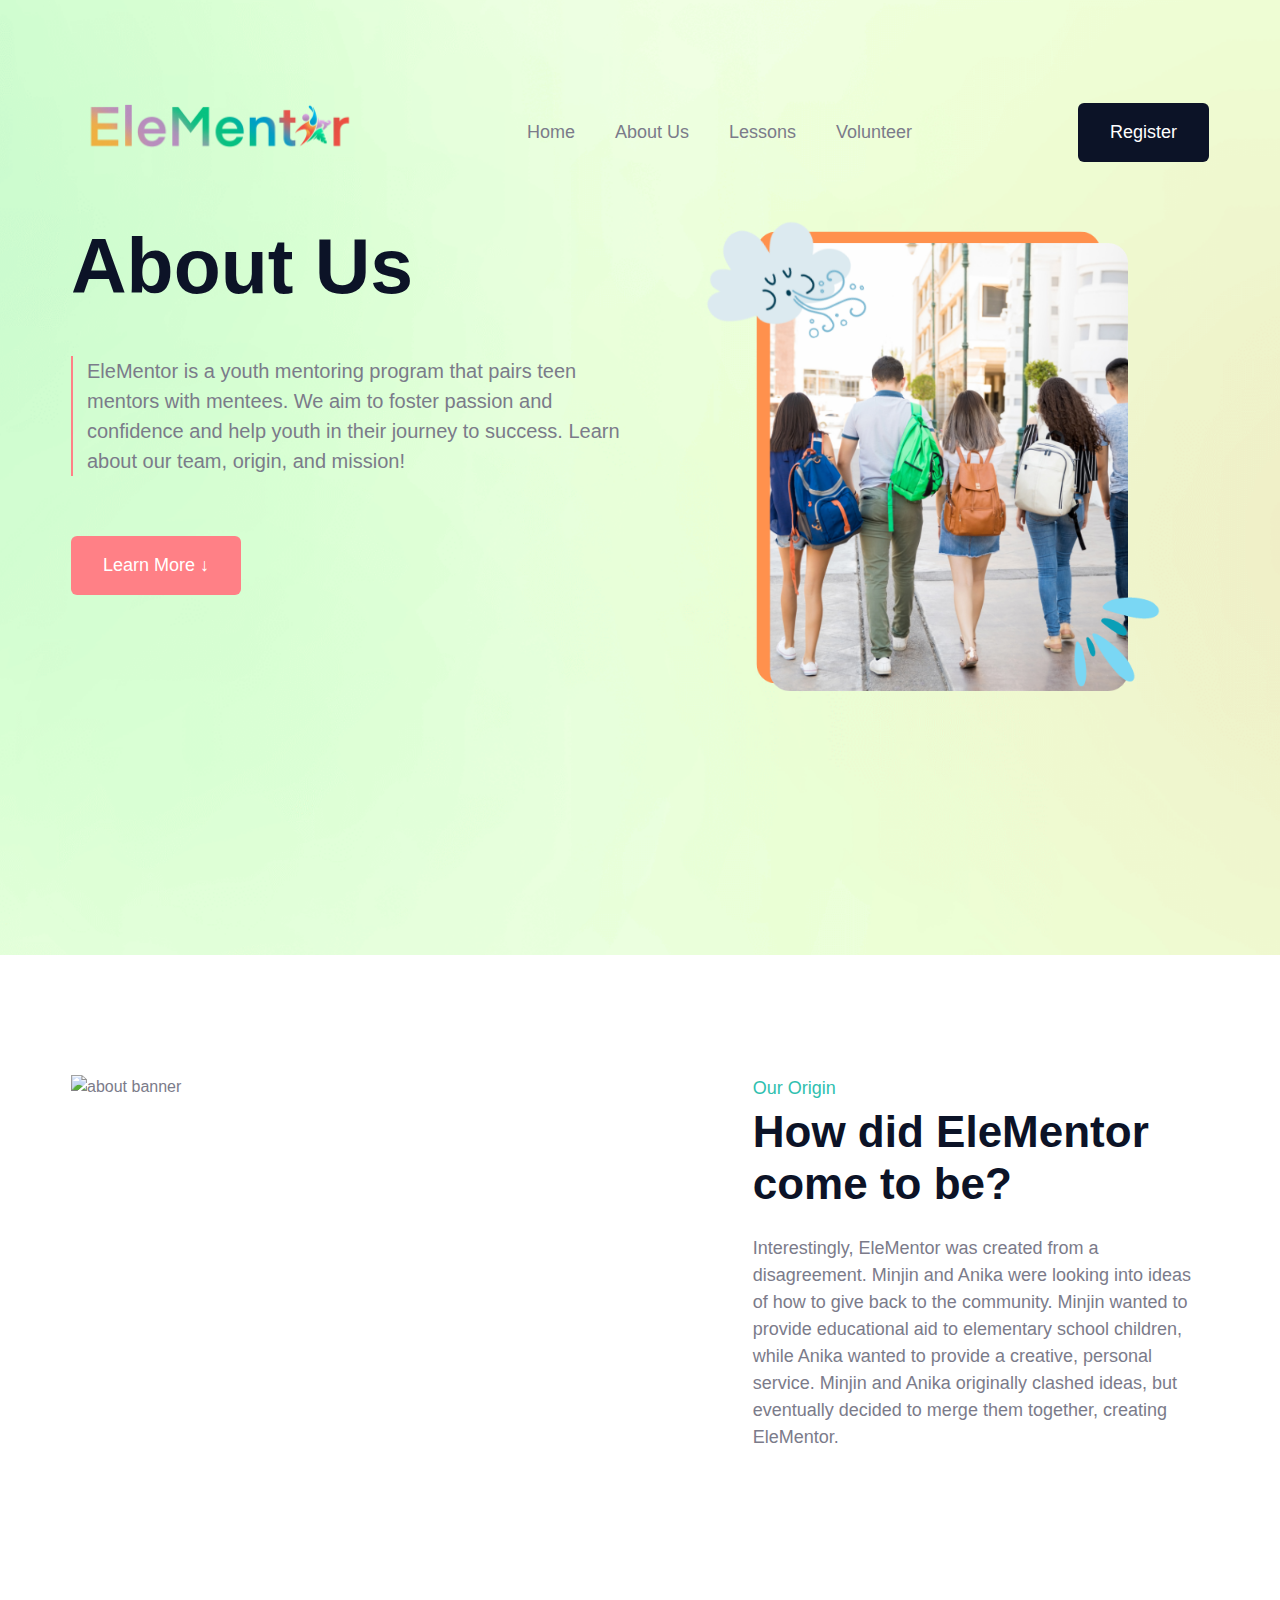
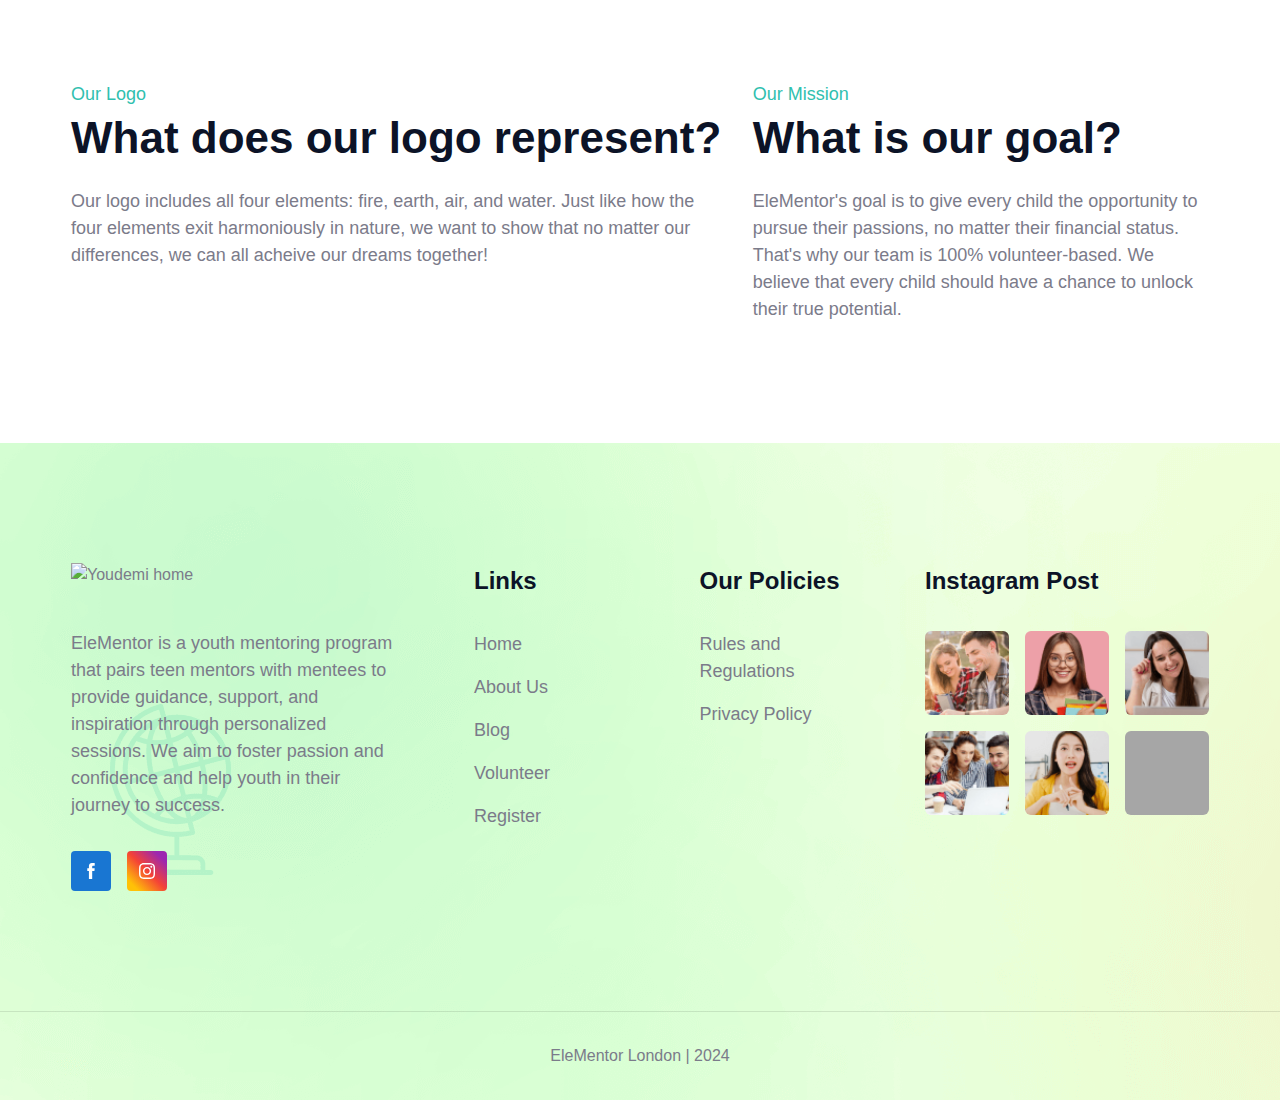
==== commit 324ecda8: "Add files via upload" ====
--- a/about.html
+++ b/about.html
@@ -181,7 +181,7 @@
                 </li>
 
                 <li>
-                    <a href="register.html" class="title-sm footer-link" target="_blank">Register</a>
+                    <a href="register.html" class="title-sm footer-link">Register</a>
                 </li>
 
             </ul>
@@ -193,7 +193,11 @@
                 </li>
 
                 <li>
-                    <a href="https://docs.google.com/document/d/1mDNNhiKRwaid5rZnvJfZ56MMcp-9qZQkWkcXNTz17O4/edit?usp=sharing" class="title-sm footer-link">Rules and Regulations</a>
+                    <a href="#" class="title-sm footer-link">Rules and Regulations</a>
+                </li>
+
+                <li>
+                    <a href="#" class="title-sm footer-link">Privacy Policy</a>
                 </li>
 
             </ul>
@@ -206,23 +210,23 @@
                     <ul class="grid-list">
 
                         <li>
-                            <img src="./assets/images/ins-6.png" width="80" height="80" alt="instagram post" class="img-cover">
-                        </li>
-
-                        <li>
-                            <img src="./assets/images/ins-6.png" width="80" height="80" alt="instagram post" class="img-cover">
-                        </li>
-
-                        <li>
-                            <img src="./assets/images/ins-6.png" width="80" height="80" alt="instagram post" class="img-cover">
-                        </li>
-
-                        <li>
-                            <img src="./assets/images/ins-6.png" width="80" height="80" alt="instagram post" class="img-cover">
-                        </li>
-
-                        <li>
-                            <img src="./assets/images/ins-6.png" width="80" height="80" alt="instagram post" class="img-cover">
+                            <img src="./assets/images/ins-1.png" width="80" height="80" alt="instagram post" class="img-cover">
+                        </li>
+
+                        <li>
+                            <img src="./assets/images/ins-2.png" width="80" height="80" alt="instagram post" class="img-cover">
+                        </li>
+
+                        <li>
+                            <img src="./assets/images/ins-3.png" width="80" height="80" alt="instagram post" class="img-cover">
+                        </li>
+
+                        <li>
+                            <img src="./assets/images/ins-4.png" width="80" height="80" alt="instagram post" class="img-cover">
+                        </li>
+
+                        <li>
+                            <img src="./assets/images/ins-5.png" width="80" height="80" alt="instagram post" class="img-cover">
                         </li>
 
                         <li>
@@ -286,7 +290,7 @@
                     </li>
 
                     <li class="navbar-item">
-                        <a href="blog.html" class="navbar-link title-sm" data-nav-link>Blog</a>
+                        <a href="courses.html" class="navbar-link title-sm" data-nav-link>Lessons</a>
                     </li>
 
                     <li class="navbar-item">
@@ -321,4 +325,4 @@
     <script nomodule src="https://unpkg.com/ionicons@5.5.2/dist/ionicons/ionicons.js"></script>
 
 </body>
-</html>
+</html>--- a/style.css
+++ b/style.css
@@ -777,4 +777,87 @@
 
   .footer a:hover { text-decoration: underline;}
 
- }+ }
+
+  /**
+   * CONTACT FORM
+   */
+  input[type=text], select, textarea {
+    font-family: Arial, Helvetica, sans-serif;
+    width: 100%; /* Full width */
+    padding: 12px; /* Some padding */ 
+    border: 1px solid #ccc; /* Gray border */
+    border-radius: 4px; /* Rounded borders */
+    box-sizing: border-box; /* Make sure that padding and width stays in place */
+    margin-top: 6px; /* Add a top margin */
+    margin-bottom: 16px; /* Bottom margin */
+    resize: vertical /* Allow the user to vertically resize the textarea (not horizontally) */
+  }
+
+  input[type=submit] {
+    background-color: var(--light-gray);
+    color: white;
+    padding: 12px 20px;
+    border: none;
+    border-radius: 4px;
+    cursor: pointer;
+  }
+
+  input[type=submit]:hover {
+    background-color: var(--oxford-blue);
+  }
+
+  .section-contact .container {
+    border-radius: 5px;
+    background-color: #f2f2f2;
+    padding: 20px;
+  }
+
+  /**
+  * COURSES
+  */
+  #courses-title {
+    padding: 50px;
+  }
+
+  .accordion {
+    margin: 60px auto;
+    width: 100%;
+  }
+
+  .accordion li label {
+    display: flex;
+    align-items: center;
+    cursor: pointer;
+    font-weight: 600;
+  }
+
+  .accordion li {
+    padding: 10px;
+  }
+
+  label::before {
+    content: "+";
+    margin-right: 10px;
+    font-size: 24px;
+    font-weight: 600;
+  }
+
+  input[type="radio"] {
+    display: none;
+  }
+
+  .accordion .content {
+    max-height: 0;
+    overflow: hidden;
+    transition: max-height 0.5s, padding 0.5s;
+  }
+
+  .accordion input[type="radio"]:checked + label + .content{
+    max-height: 400px;
+    padding: 10px;
+  }
+
+  .accordion input[type="radio"]:checked + label::before{
+    content: "-";
+  }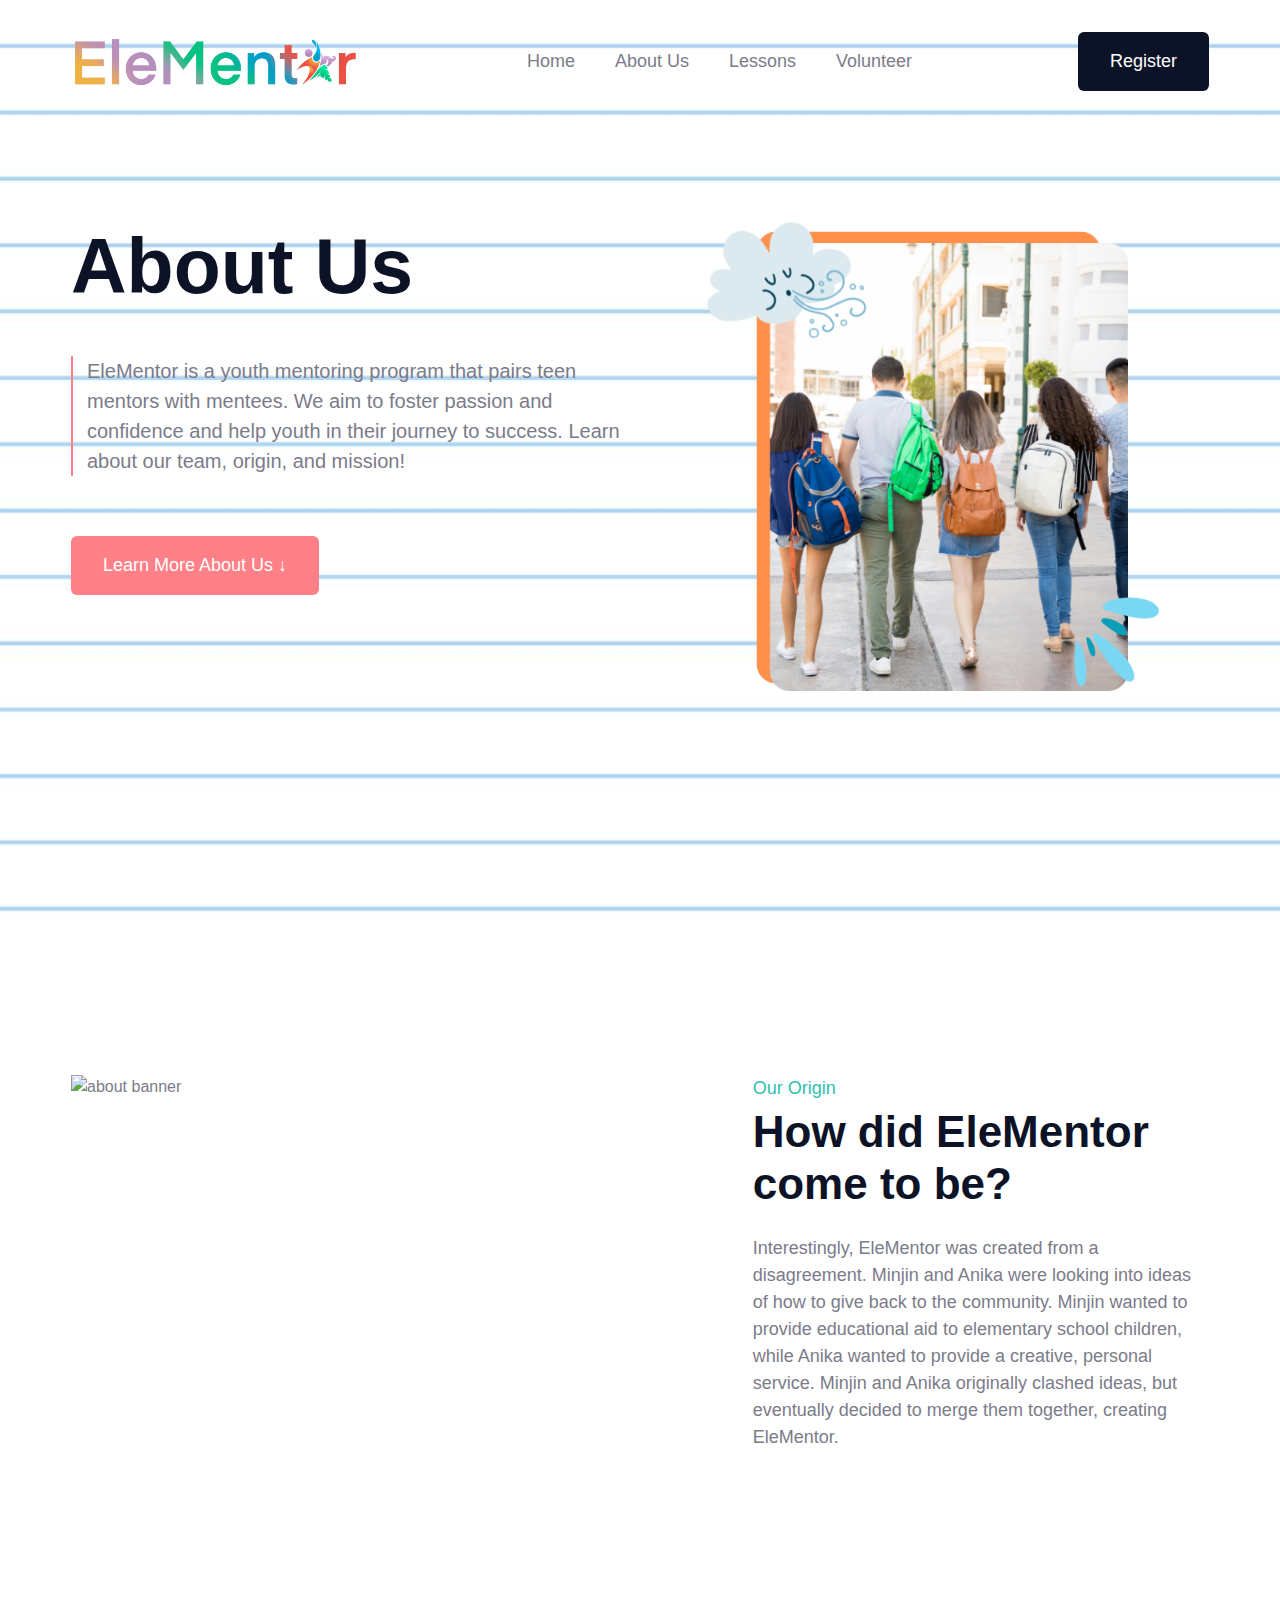
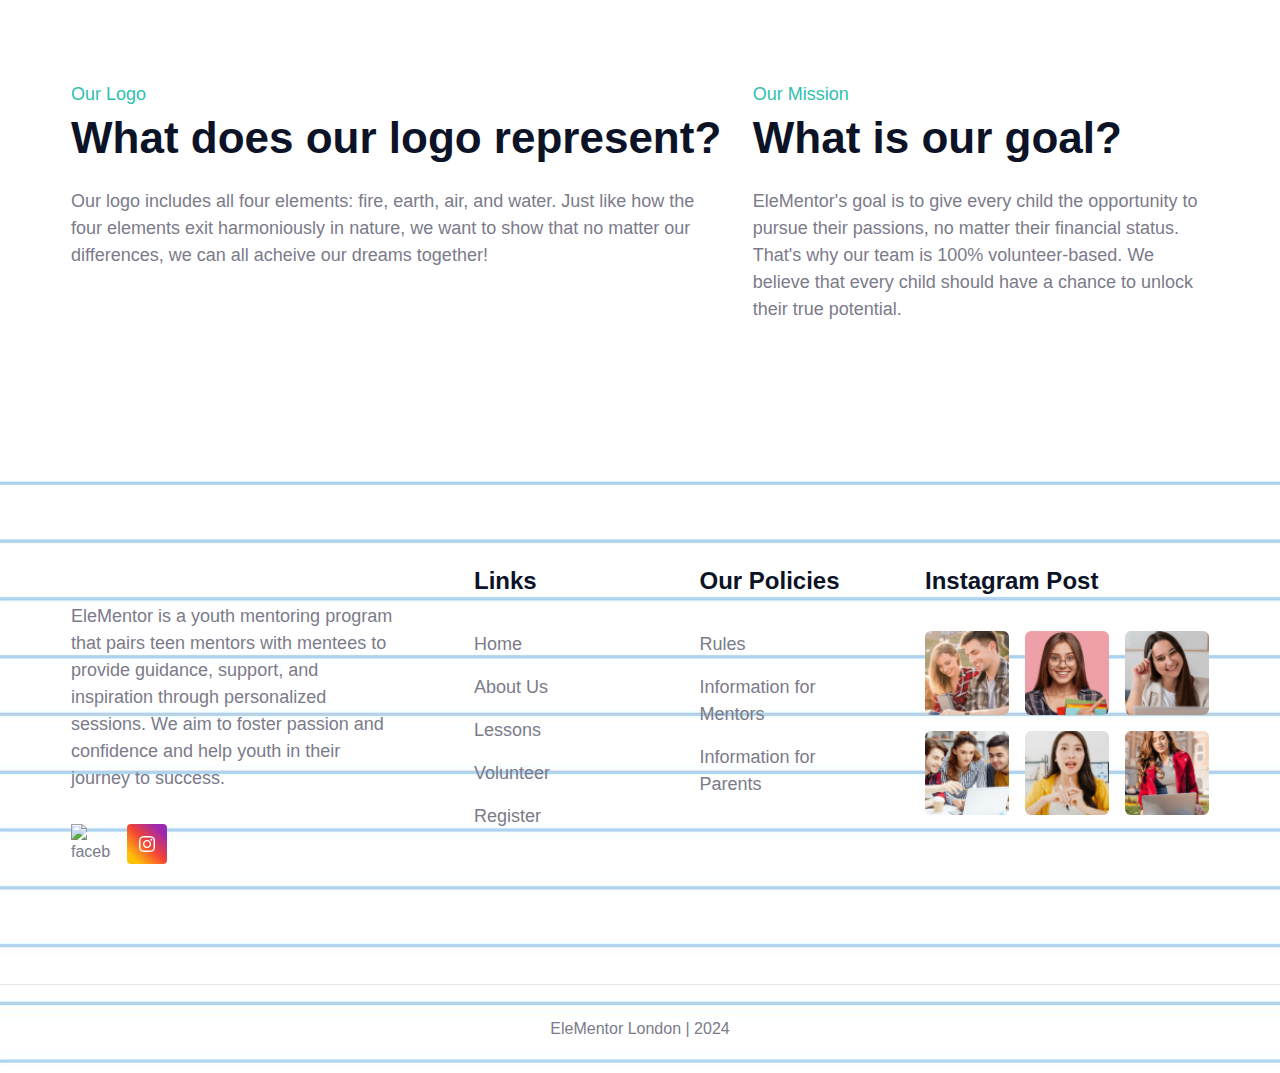
==== commit 77ad19dc: "Add files via upload" ====
--- a/about.html
+++ b/about.html
@@ -30,7 +30,7 @@
         preload image
     -->
     <link rel="stylesheet" as="image" href="./assets/images/hero-banner.png">
-    <link rel="stylesheet" as="image" href="./assets/images/hero-bg.png">
+    <link rel="stylesheet" as="image" href="./assets/images/hero-bg-2.jpg">
 
 </head>
 
@@ -40,7 +40,7 @@
             HERO
         -->
 
-        <section class="section hero has-bg-image" aria-labelledby="hero-lablel" style="background-image: url(./assets/images/hero-bg.png)">
+        <section class="section hero has-bg-image" aria-labelledby="hero-lablel" style="background-image: url(./assets/images/hero-bg-2.jpg)">
             <div class="container">
 
                 <div class="hero-content">
@@ -55,7 +55,7 @@
                     </p>
 
                     <div class="bn-group">
-                        <a href="#about" class="btn btn-primary">Learn More ↓</a>
+                        <a href="#about" class="btn btn-primary">Learn More About Us ↓</a>
                     </div>
 
                 </div>
@@ -125,16 +125,12 @@
     FOOTER
 -->
 
-<footer class="footer has-bg-img" style="background-image: url('./assets/images/footer-bg.png');">
+<footer class="footer has-bg-img" style="background-image: url('./assets/images/hero-bg-2.jpg');">
 
     <div class="section footer-top">
         <div class="container">
 
             <div class="footer-brand">
-
-                <a href="#" class="logo">
-                    <img src="logo.png" width="145" height="27" alt="Youdemi home">
-                </a>
                 
                 <p class="title-sm footer-text">
                     EleMentor is a youth mentoring program that pairs teen mentors with mentees to provide guidance, support, and inspiration through personalized sessions. We aim to foster passion and confidence and help youth in their journey to success.
@@ -143,8 +139,8 @@
                 <ul class="social-list">
 
                     <li>
-                        <a href="#" class="social-link">
-                            <img src="./assets/images/facebook.svg" width="40" height="40" loading="lazy" alt="facebook">
+                        <a href="https://www.linkedin.com/company/elementor-london" target="_blank" class="social-link">
+                            <img src="https://upload.wikimedia.org/wikipedia/commons/c/ca/LinkedIn_logo_initials.png" width="40" height="40" loading="lazy" alt="facebook">
                         </a>
                     </li>
 
@@ -173,7 +169,7 @@
                 </li>
 
                 <li>
-                    <a href="blog.html" class="title-sm footer-link">Blog</a>
+                    <a href="courses.html" class="title-sm footer-link">Lessons</a>
                 </li>
 
                 <li>
@@ -193,11 +189,15 @@
                 </li>
 
                 <li>
-                    <a href="#" class="title-sm footer-link">Rules and Regulations</a>
-                </li>
-
-                <li>
-                    <a href="#" class="title-sm footer-link">Privacy Policy</a>
+                    <a href="https://docs.google.com/document/d/1mDNNhiKRwaid5rZnvJfZ56MMcp-9qZQkWkcXNTz17O4/edit?usp=sharing" target="_blank" class="title-sm footer-link">Rules</a>
+                </li>
+
+                <li>
+                    <a href="https://docs.google.com/document/d/1RdckMqFz05xdLYXgIENhhflTj5uLSu7fP0B5hPmOcmM/edit?usp=sharing" target="_blank" class="title-sm footer-link">Information for Mentors</a>
+                </li>
+
+                <li>
+                    <a href="https://docs.google.com/document/d/1LthT_VVR9exoIonin9w-wMDTkSZ-XNFsn1m9XQna1tM/edit?usp=sharing" target="_blank" class="title-sm footer-link">Information for Parents</a>
                 </li>
 
             </ul>
@@ -210,29 +210,31 @@
                     <ul class="grid-list">
 
                         <li>
-                            <img src="./assets/images/ins-1.png" width="80" height="80" alt="instagram post" class="img-cover">
+                            <a href="https://www.instagram.com/elementorldn/" target="_blank">
+                                <img src="./assets/images/ins-1.png" width="80" height="80" alt="instagram post" class="img-cover">
+                            </a>
                         </li>
 
                         <li>
-                            <img src="./assets/images/ins-2.png" width="80" height="80" alt="instagram post" class="img-cover">
-                        </li>
-
-                        <li>
-                            <img src="./assets/images/ins-3.png" width="80" height="80" alt="instagram post" class="img-cover">
-                        </li>
-
-                        <li>
-                            <img src="./assets/images/ins-4.png" width="80" height="80" alt="instagram post" class="img-cover">
-                        </li>
-
-                        <li>
-                            <img src="./assets/images/ins-5.png" width="80" height="80" alt="instagram post" class="img-cover">
-                        </li>
-
-                        <li>
-                            <img src="./assets/images/ins-6.png" width="80" height="80" alt="instagram post" class="img-cover">
-                        </li>
-
+                            <a href="https://www.instagram.com/elementorldn/" target="_blank">
+                                <img src="./assets/images/ins-2.png" width="80" height="80" alt="instagram post" class="img-cover">
+                            </a>                       </li>
+                        <li>
+                            <a href="https://www.instagram.com/elementorldn/" target="_blank">
+                                <img src="./assets/images/ins-3.png" width="80" height="80" alt="instagram post" class="img-cover">
+                            </a>                      </li>
+                        <li>
+                            <a href="https://www.instagram.com/elementorldn/" target="_blank">
+                                <img src="./assets/images/ins-4.png" width="80" height="80" alt="instagram post" class="img-cover">
+                            </a>
+                        <li>
+                            <a href="https://www.instagram.com/elementorldn/" target="_blank">
+                                <img src="./assets/images/ins-5.png" width="80" height="80" alt="instagram post" class="img-cover">
+                            </a>
+                        <li>
+                            <a href="https://www.instagram.com/elementorldn/" target="_blank">
+                                <img src="./assets/images/ins-6.png" width="80" height="80" alt="instagram post" class="img-cover">
+                            </a>
                     </ul>
                 </li>
 
